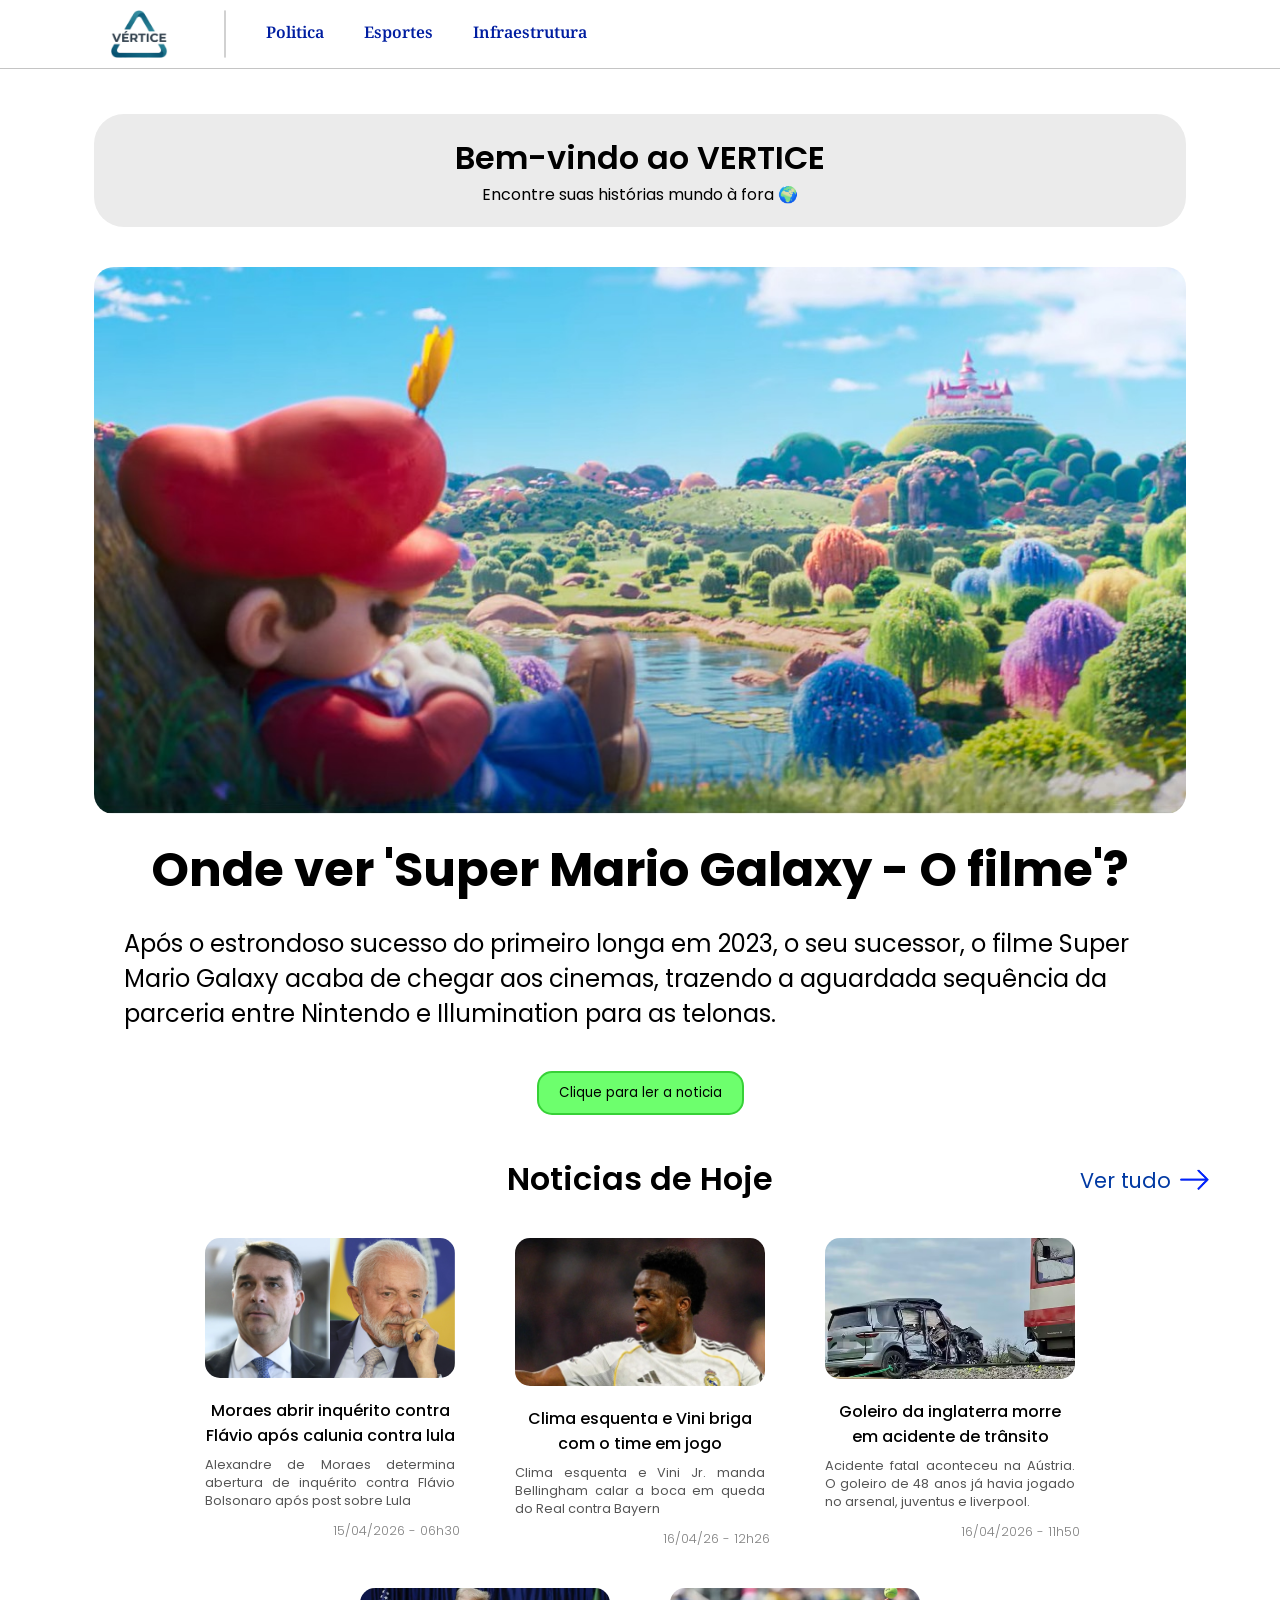
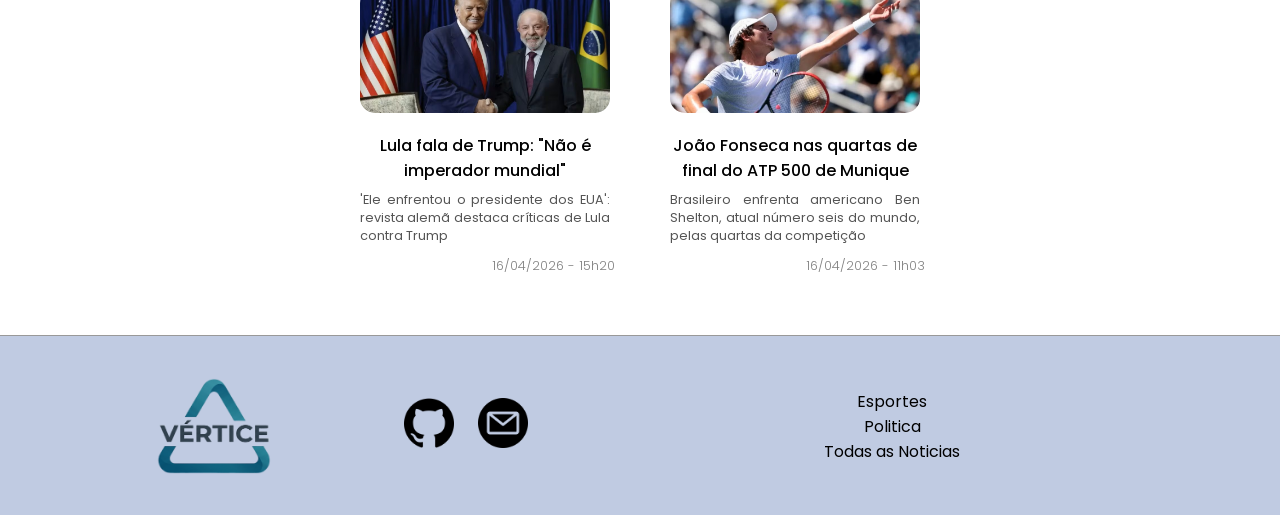
==== index.html @ dfab0f77 "Pagina Principal" ====
<!DOCTYPE html>
<html lang="pt-br">

<head>
    <meta charset="UTF-8">
    <meta name="viewport" content="width=device-width, initial-scale=1.0">
    <title>noticias</title>
    <link rel="stylesheet" href="style.css">
</head>

<body>
    <div id="container">
        <!--Cabeçalho-->
        <header>
            <div class="margem">
                <!--Logo-->
                <img src="imgs/Logo.png" alt="LogoDoSite">
                <hr>
                <!--Menu-->
                <div id="menuCabecalho">
                    <ul>
                        <li><a href="">Politica</a></li>
                        <li><a href="">Esportes</a></li>
                        <li><a href="">Infraestrutura</a></li>
                    </ul>
                </div>

                <!--Pesquisa-->
            </div>
        </header>
        <!--Principal-->
        <section>
            <div class="margem">
                <section id="boasVindas"><!--Começo seção boas vindas-->

                    <div id="olaUser">
                        <h2>Bem-vindo ao <span>VERTICE</span></h2>
                        <p>Encontre suas histórias mundo à fora &#127757;</p>
                    </div>

                    <a href="">
                        <div id="noticiaDoDia">
                            <img src="imgs/super-mario-filme.jpg" alt="">
                            <section>
                                <h3>Onde ver 'Super Mario Galaxy - O filme'?</h3>
                                <p>Após o estrondoso sucesso do primeiro longa em 2023, o seu sucessor, o filme Super Mario Galaxy acaba de chegar aos cinemas, trazendo a aguardada sequência da parceria entre Nintendo e Illumination para as telonas.</p>
                                <button>Clique para ler a noticia</button>
                            </section>
                        </div>
                    </a><br>
                </section><!--Fim seção boas vindas-->
                <h2>Noticias de Hoje</h2>
                    <section id="main">
                        
                        <div id="caixaDeNoticias">
                        <h5><a href="">Ver tudo</a></h5>
                            <div class="noticia" >
                                <a href="" >
                                    <img src="imgs/imagemTeste.png" alt="" >
                                    <h1 >Moraes abrir inquérito contra Flávio após calunia contra lula </h1>
                                    <p>Alexandre de Moraes determina abertura de inquérito contra Flávio Bolsonaro após post sobre Lula</p><br>
                                    <span>15/04/2026 - 06h30</span>
                                </a>
                            </div>
                        
                            <div class="noticia">
                                <a href="">
                                    <img src="imgs/noticias/vinijr.jpg" alt="">
                                    <h1>Clima esquenta e Vini briga com o time em jogo</h1>
                                    <p>Clima esquenta e Vini Jr. manda Bellingham calar a boca em queda do Real contra Bayern</p><br>
                                    <span>16/04/26 - 12h26</span>
                                </a>
                            </div>

                            <div class="noticia" >
                                <a href="" >
                                    <img src="imgs/noticias/acidente-goleiro-morte.avif"  alt="">
                                    <h1>Goleiro da inglaterra morre em acidente de trânsito</h1>
                                    <p>Acidente fatal aconteceu na Aústria. O goleiro de 48 anos já havia jogado no arsenal, juventus e liverpool.</p><br>
                                    <span>16/04/2026 - 11h50</span>
                                </a>
                            </div>

                            <div class="noticia" >
                                <a href="" >
                                    <img src="imgs/noticias/lulaETrump.jpg"  alt="">
                                    <h1>Lula fala de Trump: "Não é imperador mundial"</h1>
                                    <p>'Ele enfrentou o presidente dos EUA': revista alemã destaca críticas de Lula contra Trump</p><br>
                                    <span>16/04/2026 - 15h20</span>
                                </a>
                            </div>

                            <div class="noticia" >
                                <a href="" >
                                    <img src="imgs/noticias/joaoFonseca.jpg"  alt="">
                                    <h1>João Fonseca nas quartas de final do ATP 500 de Munique</h1>
                                    <p>Brasileiro enfrenta americano Ben Shelton, atual número seis do mundo, pelas quartas da competição </p><br> 
                                    <span>16/04/2026 - 11h03</span>
                    
                                </a>
                            </div>
                        
                        </div>
                        <aside>
                            <div id="previsaoDoTempo">
                                <iframe src="https://www.meteoblue.com/pt/tempo/widget/daily/?geoloc=detect&tempunit=CELSIUS&windunit=KILOMETER_PER_HOUR&precipunit=MILLIMETER&days=4&coloured=coloured&pictoicon=1&maxtemperature=1&mintemperature=1&windspeed=1&windgust=0&winddirection=0&uv=0&humidity=0&precipitation=1&precipitationprobability=1&spot=0&pressure=0&layout=light&user_key=b2840e806b93308f&embed_key=cbf75a941f8e9ed1&sig=16cd2ceb986def3e2aa1692a27ae73efceaf0caf884a4e82009f6ad81ed22eb1" frameborder="0" scrolling="NO" allowtransparency="true" sandbox="allow-same-origin allow-scripts allow-popups allow-popups-to-escape-sandbox" style="font-family: poppins; width: 216px; height: 348px; border: 0;overflow: hidden;"></iframe><div></div>
                            </div>
                        </aside>
                    </main>
            </div>
        </section>
        <footer>
            <div class="margem">

                <img src="imgs/Logo.png" alt="">


                <div id="botoesFooter">
                    <!--Git-->
                    <button>
                        <a href="https://github.com/TiagooLima" target="_blank"><img src="imgs/icones/github.png" alt=""></a>
                    </button>


                    <!--Email-->
                    <button>
                        <a href="mailto:tiagolimoa@gmail.com" target="_blank"><img src="imgs/icones/email.png" alt=""></a>
                    </button>
                </div>

                <div id="informacoesFooter">
                    <ul>
                        <li><a href="">Esportes</a></li>
                        <li><a href="">Politica</a></li>
                        <li><a href="">Todas as Noticias</a></li>
                    </ul>
                </div>

            </div>
        </footer>
    </div>
</body>

</html>
---- style.css ----
@charset "UTF-8";

@import url('https://fonts.googleapis.com/css2?family=Poppins:ital,wght@0,100;0,200;0,300;0,400;0,500;0,600;0,700;0,800;0,900;1,100;1,200;1,300;1,400;1,500;1,600;1,700;1,800;1,900&display=swap');

@import url('https://fonts.googleapis.com/css2?family=Noto+Serif:ital,wght@0,100..900;1,100..900&display=swap');

        *{
            box-sizing: border-box;
            font-family: poppins, Arial, Helvetica, sans-serif;
            margin: 0;
            padding: 0;
        }

        :root{
            --cor-principal-cinza: rgb(255, 255, 255);
        }
        
        /* Layout */

        .margem{
            width: 80%;
            margin: 0 auto;
        }

        /*Cabeçalho*/

        header {
            border-bottom: 1px solid rgb(196, 196, 196);
            background-color: var(--cor-principal-cinza);
            padding: 10px 0;
        }

        header>.margem>img {
            width: 150px;
        }
        
        hr{
            margin: 0 10px;
            border: 1px solid rgb(209, 209, 209);
            border-radius: 10px;
        }

        header>.margem{
            display: flex;
        }

        #menuCabecalho{
            flex: 1;
            padding: 10px;
        }

        #menuCabecalho>ul{
            display: flex;
            list-style-type: none;
            justify-content: flex-start;
        }

        #menuCabecalho a{
            font: 600  1em 'Noto Serif';
            color: rgb(0, 30, 161);
            padding: 5px 10px;
            margin: 10px;
        }

        #menuCabecalho a:hover{
            color: rgb(32, 129, 255);
        }
        /* Seção de boas vindas */
        #olaUser {
            background-color: rgb(235, 235, 235);
            margin: 30px;
            border-radius: 30px;
            text-align: center;
            padding: 20px;
        }

        #olaUser>h2 span:hover{
            transition: 0.2s ease;
            color: rgb(0, 0, 252);
            cursor: default;
        }
        /* Pointer */
        #boasVindas>a {
            cursor: default;
        }

        /**/

        #noticiaDoDia {
            display: flex;
            margin: 5px 20px;
            padding: 10px;
            transition: 0.4s ease;
        }

        #noticiaDoDia:hover {
            transform: scale(1.05);
        }

        #noticiaDoDia>img{
            height: 40vh;
            cursor: pointer;
            border-radius: 20px;
        }

        #noticiaDoDia>section{
            margin: 0 30px;
            display: flex;
            flex-flow: column wrap;
            justify-content: space-evenly;
            align-items: center;
        }

        #noticiaDoDia>section>h3{
            font: 700 3em poppins;
        }

        #noticiaDoDia button {
            padding: 10px 20px;
            width: fit-content;
            border: 2px solid rgb(55, 209, 55);
            background-color: rgb(109, 255, 109);
            border-radius: 15px;
            cursor: pointer;
        }

        /* Main */
        section>.margem{
            background-color: rgb(255, 255, 255);
            padding: 15px 0;
        }

        #main {
            display:flex;
            position: relative;
        }


        #caixaDeNoticias {
            padding: 20px;
            display: flex;
            flex-flow: row wrap;
            justify-content: center;
            align-items: flex-start;
            position: relative;
        }

        #caixaDeNoticias>h5{
            font: 400 1.3em poppins, arial;
            color: rgb(0, 0, 255);
            position: absolute;
            top: -43px;
            right: 0;
            border-radius: 15px;
            background: url(imgs/seta.png) no-repeat right;
            background-size: 40px;
            transition: 0.3s ease;
        }


        #caixaDeNoticias>h5 a{
            color: rgb(0, 57, 163);
            padding: 5px 45px 5px 15px;
            width: fit-content;
            display: inline-block;
            
        }

        #caixaDeNoticias>h5:hover{
            transform: scale(1.05);
        }


        .noticia>a{
            border: none;
            display: flex;
            flex-flow: column wrap;
            padding: 15px;  
            width: 280px;
            border-radius: 15px;
            margin: 0 15px 15px 15px;
            transition: 0.3s ease;
            position: relative;
        }

        .noticia>a:hover{
            transform: scale(1.05);
            background-color: aliceblue;
           
        }

        .noticia h1{
            font: 500 1em poppins, arial;
            text-align: center;
            margin-bottom: 8px;
        }

        .noticia p {
            font: 400 0.8em poppins, arial;
            color: rgb(85, 85, 85);
            text-align: justify;
        }

        .noticia img{
            margin: 0 auto 20px auto;
            border-radius: 15px;
            width: 250px;
            height: 130x;
        }

        .noticia span{
            position: absolute;
            bottom: 0;
            right: 0;
            color: gray;
            font: 300 0.8em poppins, arial;
            margin: 10px;
        }

        

        /* Aside */

        aside{
            padding: 25px 10px;
            display: flex;
            flex-flow: column wrap;
            align-items: flex-end;
        }

        #previsaoDoTempo {
            background-color: rgb(253, 255, 222);
            display: flex; justify-content: center;
            border-radius: 20px;
            padding: 20px;
            height: 35vh;
            width: fit-content;
        }
        
        /* footer */
        footer {
            background-color: rgba(0, 44, 138, 0.247);
            height: 20vh;
            border-top: 1px solid rgb(153, 153, 153);
        }

        footer>.margem{
            display: flex;
            flex-flow: row wrap;
            height: 20vh;
            align-items: center;
        }

        footer img{
            width: 300px;
        }

        #botoesFooter{
            margin:0 30px;
        }

        footer button {
            border: none;
            background-color: transparent;
            margin: 10px;
        }

        footer button img{
            width: 50px;
        }

        #informacoesFooter, #informacoesFooter>ul{
            list-style-type: none;
            flex: 1;
            text-align: center;
        }

        /* Propriedades Gerais */
        a{
            text-decoration: none;
            color: black;
        }

        h2{
            font: 600 2em poppins, arial;
            text-align: center;
            color: rgb(0, 0, 0);
        }

        /*     RESPONSIVIDADE    */
        
        @media (max-width: 1400px) {

            #noticiaDoDia>img {
            cursor: pointer;
            width: 100%;
            height: 100%;
            }

            .margem {
                width: 90%;
            }
            
            #noticiaDoDia {
                padding: 10px;
                flex-flow: row wrap;
            }

            #noticiaDoDia>section>h3 {
                font-size: 3em;
                margin: 20px;
            }

            #noticiaDoDia p{
                font-size: 1.5em;
                margin-bottom: 40px;
            }
 
            aside {
                display: none; 
            }
 
            #main {
                flex-direction: column;
            }
        }
 
        @media (max-width: 1000px) {
            .margem {
                width: 95%;
            }
 
            header>.margem {
                flex-direction: column;
                align-items: flex-start;
            }
 
            hr {
                display: none;
            }
 
            #menuCabecalho {
                padding: 5px 0;
            }
 
            #menuCabecalho>ul {
                justify-content: center;
            }
 
            #menuCabecalho a {
                margin: 5px;
                font-size: 0.9em;
            }
 
            #noticiaDoDia {
                flex-direction: column;
                align-items: center;
                margin: 5px;
            }
 
            #noticiaDoDia>img {
                
                max-width: 100%;
                width: 100%;
            }
 
            #noticiaDoDia>section {
                margin: 15px 0 0 0;
                gap: 15px;
            }
 
            #noticiaDoDia>section>h3 {
                font-size: 1.5em;
                text-align: center;
            }

            #noticiaDoDia p{
                font-size: 1em;
            }
 
            #olaUser {
                margin: 15px 0;
            }
            
            #caixaDeNoticias h5{
                position: relative;
                margin: 50px 0 10px 0;
                order: 1;
            }

            .noticia>a {
                width: 100%;
                max-width: 340px;
            }
 
            .noticia img {
                width: 100%;
            }
 
            h2 {
                font-size: 1.5em;
            }
 
            footer>.margem {
                flex-direction: column;
                justify-content: center;
                text-align: center;
                padding: 20px 0;
                gap: 15px;
            }
 
            footer img {
                width: 200px;
            }
 
            #informacoesFooter ul {
                display: flex;
                justify-content: center;
                gap: 15px;
            }
        }
 
        @media (max-width: 480px) {
            header>.margem>img {
                width: 120px;
            }
 
            #menuCabecalho a {
                font-size: 0.8em;
                padding: 4px 6px;
                margin: 4px;
            }
 
            #noticiaDoDia:hover {
                transform: none; 
            }
 
            .noticia>a:hover {
                transform: none;
            }
 
            #noticiaDoDia>section>h3 {
                font-size: 1.2em;
            }
 
            .noticia>a {
                width: 100%;
                max-width: 100%;
                margin: 0 0 15px 0;
            }
 
            .noticia img {
                width: 100%;
                height: 180px;
            }
 
            #caixaDeNoticias {
                padding: 10px;
            }
 
            footer img {
                width: 150px;
            }
 
            footer button img {
                width: 35px;
            }
        }
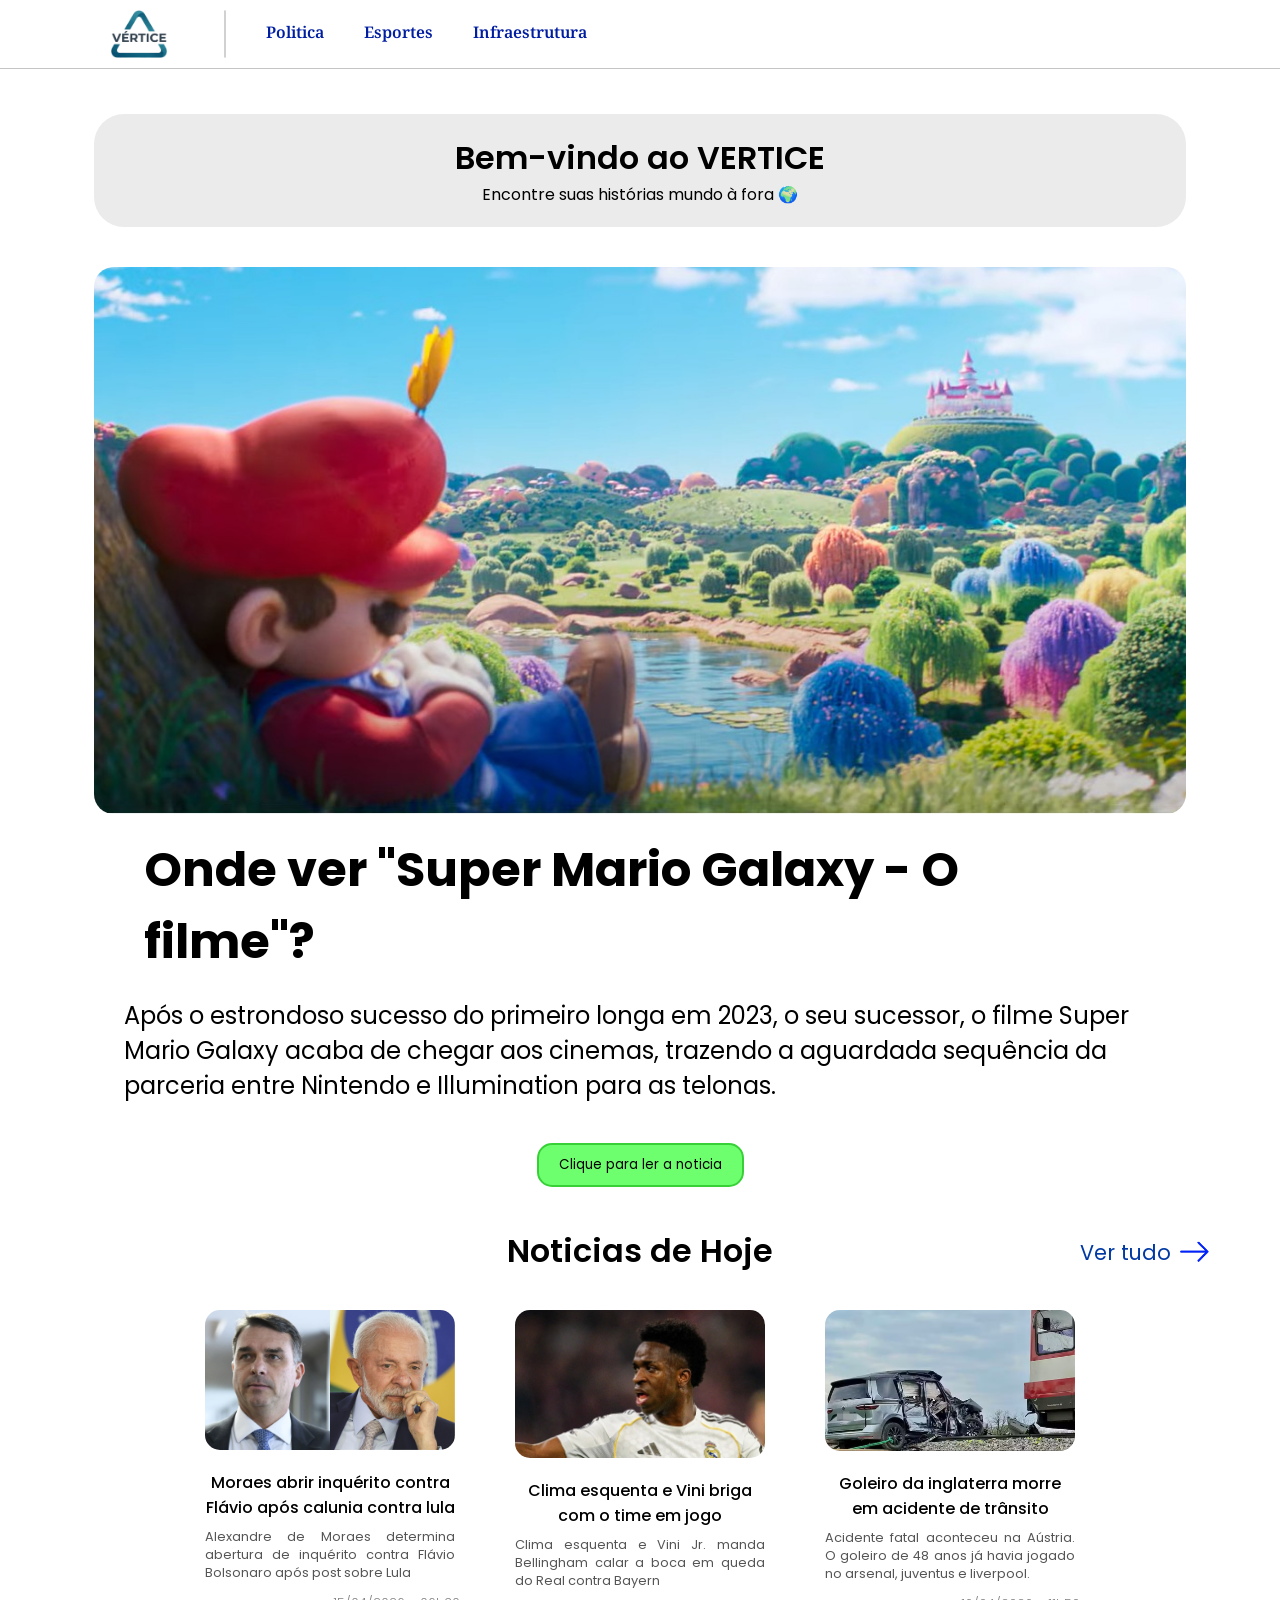
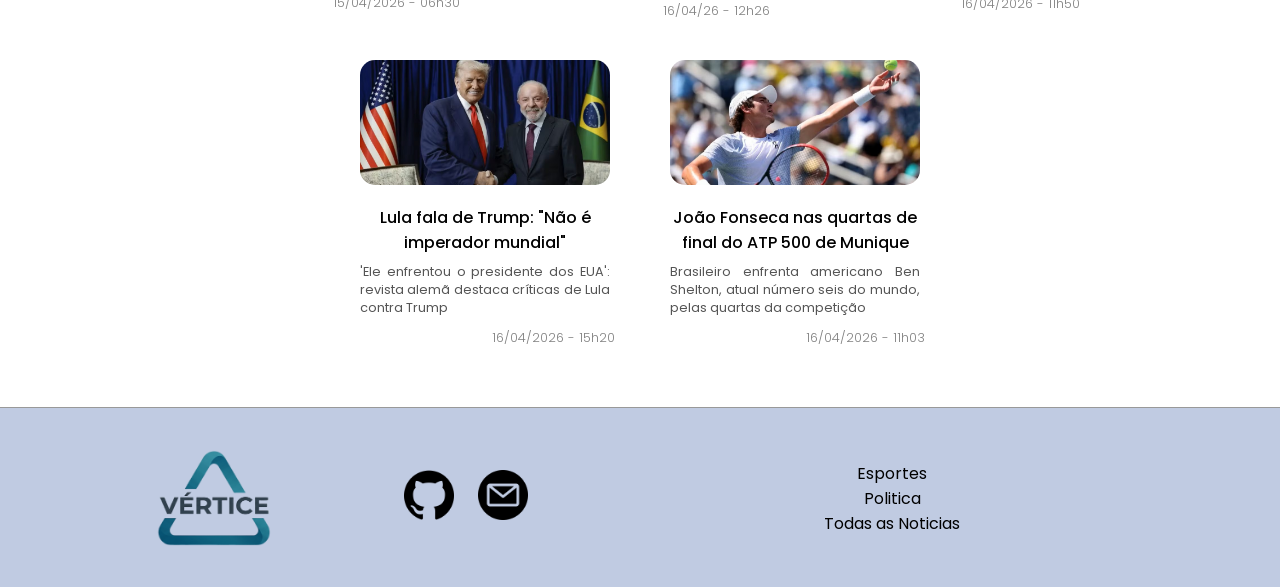
==== commit 8eda4a07: "att responsividade" ====
--- a/index.html
+++ b/index.html
@@ -42,7 +42,7 @@
                         <div id="noticiaDoDia">
                             <img src="imgs/super-mario-filme.jpg" alt="">
                             <section>
-                                <h3>Onde ver 'Super Mario Galaxy - O filme'?</h3>
+                                <h3>Onde ver "Super Mario Galaxy - O filme"?</h3>
                                 <p>Após o estrondoso sucesso do primeiro longa em 2023, o seu sucessor, o filme Super Mario Galaxy acaba de chegar aos cinemas, trazendo a aguardada sequência da parceria entre Nintendo e Illumination para as telonas.</p>
                                 <button>Clique para ler a noticia</button>
                             </section>
--- a/style.css
+++ b/style.css
@@ -414,9 +414,7 @@
             }
  
             #informacoesFooter ul {
-                display: flex;
-                justify-content: center;
-                gap: 15px;
+                display: none;
             }
         }
  
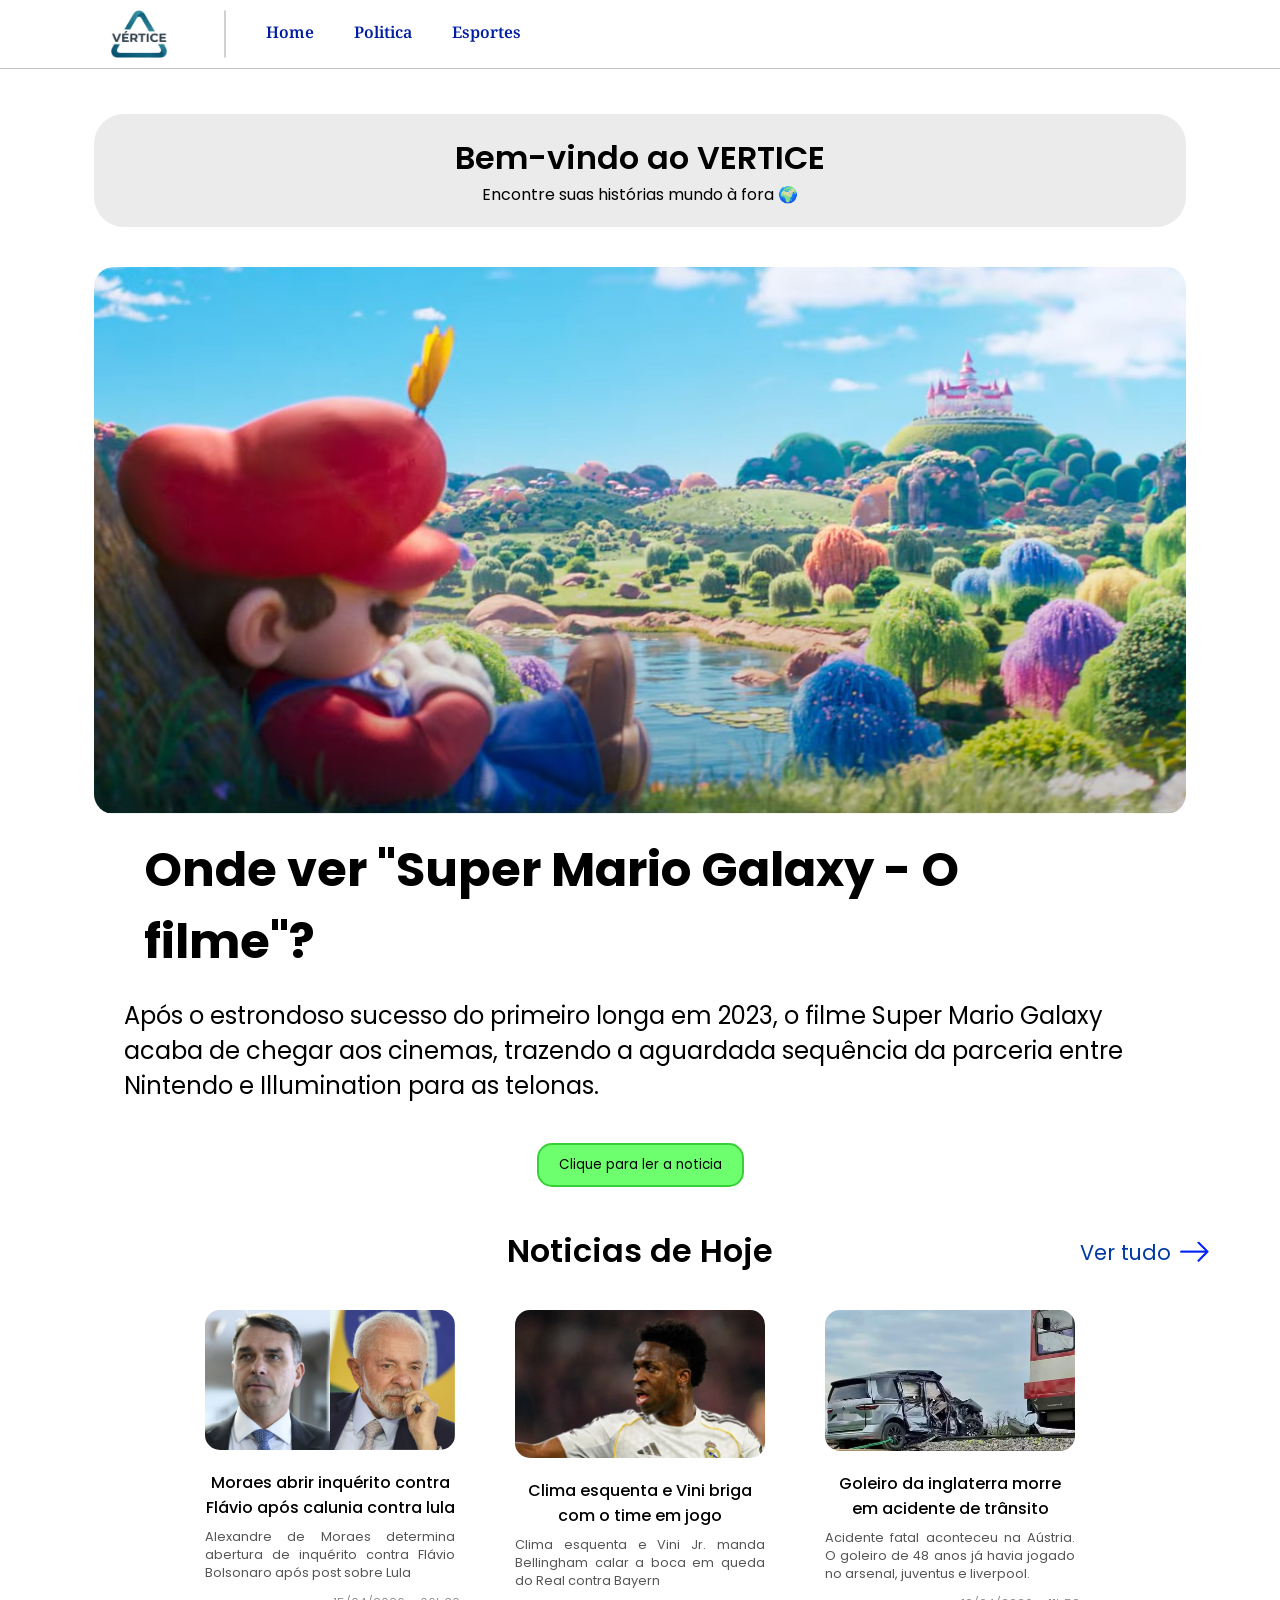
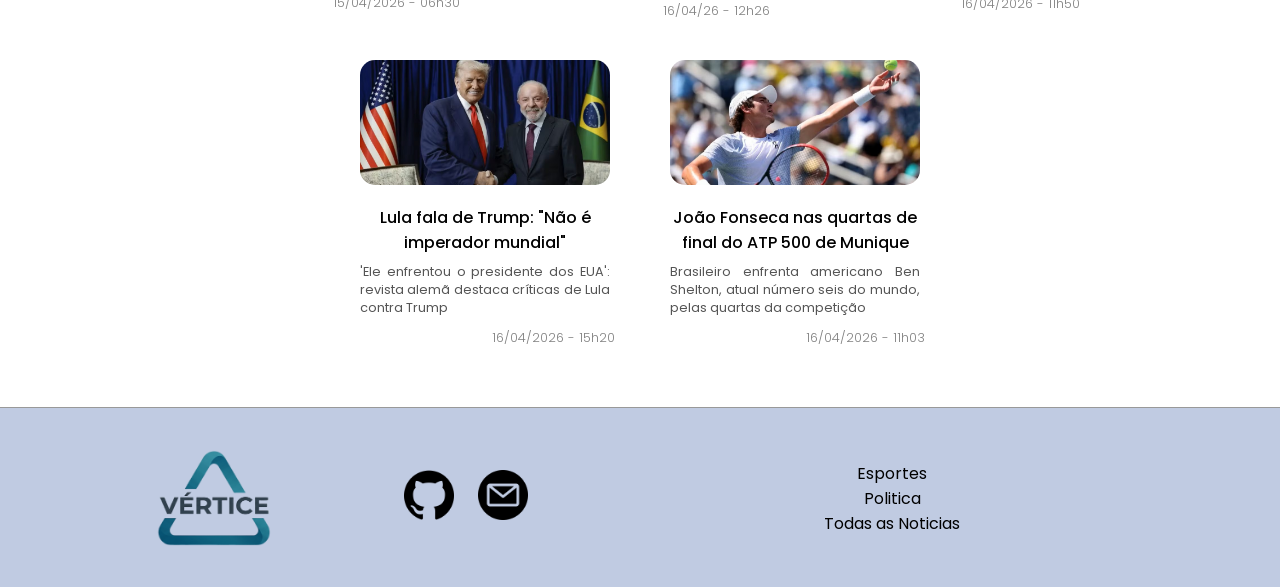
==== commit db911ba2: "adição de mais noticias" ====
--- a/index.html
+++ b/index.html
@@ -4,7 +4,8 @@
 <head>
     <meta charset="UTF-8">
     <meta name="viewport" content="width=device-width, initial-scale=1.0">
-    <title>noticias</title>
+    <title>Vertice</title>
+    <link rel="shortcut icon" href="imgs/icones/LogoIcone.png" type="image/x-icon">
     <link rel="stylesheet" href="style.css">
 </head>
 
@@ -19,9 +20,9 @@
                 <!--Menu-->
                 <div id="menuCabecalho">
                     <ul>
+                        <li><a href="">Home</a></li>
                         <li><a href="">Politica</a></li>
                         <li><a href="">Esportes</a></li>
-                        <li><a href="">Infraestrutura</a></li>
                     </ul>
                 </div>
 
@@ -43,7 +44,7 @@
                             <img src="imgs/super-mario-filme.jpg" alt="">
                             <section>
                                 <h3>Onde ver "Super Mario Galaxy - O filme"?</h3>
-                                <p>Após o estrondoso sucesso do primeiro longa em 2023, o seu sucessor, o filme Super Mario Galaxy acaba de chegar aos cinemas, trazendo a aguardada sequência da parceria entre Nintendo e Illumination para as telonas.</p>
+                                <p>Após o estrondoso sucesso do primeiro longa em 2023, o filme Super Mario Galaxy acaba de chegar aos cinemas, trazendo a aguardada sequência da parceria entre Nintendo e Illumination para as telonas.</p>
                                 <button>Clique para ler a noticia</button>
                             </section>
                         </div>
@@ -55,7 +56,7 @@
                         <div id="caixaDeNoticias">
                         <h5><a href="">Ver tudo</a></h5>
                             <div class="noticia" >
-                                <a href="" >
+                                <a href="noticiaMoraes.html" >
                                     <img src="imgs/imagemTeste.png" alt="" >
                                     <h1 >Moraes abrir inquérito contra Flávio após calunia contra lula </h1>
                                     <p>Alexandre de Moraes determina abertura de inquérito contra Flávio Bolsonaro após post sobre Lula</p><br>
@@ -64,7 +65,7 @@
                             </div>
                         
                             <div class="noticia">
-                                <a href="">
+                                <a href="noticiaViniJr.html">
                                     <img src="imgs/noticias/vinijr.jpg" alt="">
                                     <h1>Clima esquenta e Vini briga com o time em jogo</h1>
                                     <p>Clima esquenta e Vini Jr. manda Bellingham calar a boca em queda do Real contra Bayern</p><br>
--- a/style.css
+++ b/style.css
@@ -4,464 +4,528 @@
 
 @import url('https://fonts.googleapis.com/css2?family=Noto+Serif:ital,wght@0,100..900;1,100..900&display=swap');
 
-        *{
-            box-sizing: border-box;
-            font-family: poppins, Arial, Helvetica, sans-serif;
-            margin: 0;
-            padding: 0;
-        }
-
-        :root{
-            --cor-principal-cinza: rgb(255, 255, 255);
-        }
+*{
+    box-sizing: border-box;
+    font-family: poppins, Arial, Helvetica, sans-serif;
+    margin: 0;
+    padding: 0;
+}
+
+:root{
+    --cor-principal-cinza: rgb(255, 255, 255);
+}
+
+/* Layout */
+
+.margem{
+    width: 80%;
+    margin: 0 auto;
+}
+
+/*Cabeçalho*/
+
+header {
+    border-bottom: 1px solid rgb(196, 196, 196);
+    background-color: var(--cor-principal-cinza);
+    padding: 10px 0;
+}
+
+header>.margem>img {
+    width: 150px;
+}
+
+hr{
+    margin: 0 10px;
+    border: 1px solid rgb(209, 209, 209);
+    border-radius: 10px;
+}
+
+header>.margem{
+    display: flex;
+}
+
+#menuCabecalho{
+    flex: 1;
+    padding: 10px;
+}
+
+#menuCabecalho>ul{
+    display: flex;
+    list-style-type: none;
+    justify-content: flex-start;
+}
+
+#menuCabecalho a{
+    font: 600  1em 'Noto Serif';
+    color: rgb(0, 30, 161);
+    padding: 5px 10px;
+    margin: 10px;
+}
+
+#menuCabecalho a:hover{
+    color: rgb(32, 129, 255);
+}
+/* Seção de boas vindas */
+#olaUser {
+    background-color: rgb(235, 235, 235);
+    margin: 30px;
+    border-radius: 30px;
+    text-align: center;
+    padding: 20px;
+}
+
+#olaUser>h2 span:hover{
+    transition: 0.2s ease;
+    color: rgb(0, 0, 252);
+    cursor: default;
+}
+/* Pointer */
+#boasVindas>a {
+    cursor: default;
+}
+
+/**/
+
+#noticiaDoDia {
+    display: flex;
+    margin: 5px 20px;
+    padding: 10px;
+    transition: 0.4s ease;
+}
+
+#noticiaDoDia:hover {
+    transform: scale(1.05);
+}
+
+#noticiaDoDia>img{
+    height: 40vh;
+    cursor: pointer;
+    border-radius: 20px;
+}
+
+#noticiaDoDia>section{
+    margin: 0 30px;
+    display: flex;
+    flex-flow: column wrap;
+    justify-content: space-evenly;
+    align-items: center;
+}
+
+#noticiaDoDia>section>h3{
+    font: 700 3em poppins;
+}
+
+#noticiaDoDia button {
+    padding: 10px 20px;
+    width: fit-content;
+    border: 2px solid rgb(55, 209, 55);
+    background-color: rgb(109, 255, 109);
+    border-radius: 15px;
+    cursor: pointer;
+}
+
+/* Main */
+section>.margem{
+    background-color: rgb(255, 255, 255);
+    padding: 15px 0;
+}
+
+#main {
+    display:flex;
+    position: relative;
+}
+
+
+#caixaDeNoticias {
+    padding: 20px;
+    display: flex;
+    flex-flow: row wrap;
+    justify-content: center;
+    align-items: flex-start;
+    position: relative;
+}
+
+#caixaDeNoticias>h5{
+    font: 400 1.3em poppins, arial;
+    color: rgb(0, 0, 255);
+    position: absolute;
+    top: -43px;
+    right: 0;
+    border-radius: 15px;
+    background: url(imgs/seta.png) no-repeat right;
+    background-size: 40px;
+    transition: 0.3s ease;
+}
+
+
+#caixaDeNoticias>h5 a{
+    color: rgb(0, 57, 163);
+    padding: 5px 45px 5px 15px;
+    width: fit-content;
+    display: inline-block;
+    
+}
+
+#caixaDeNoticias>h5:hover{
+    transform: scale(1.05);
+}
+
+
+.noticia>a{
+    border: none;
+    display: flex;
+    flex-flow: column wrap;
+    padding: 15px;  
+    width: 280px;
+    border-radius: 15px;
+    margin: 0 15px 15px 15px;
+    transition: 0.3s ease;
+    position: relative;
+}
+
+.noticia>a:hover{
+    transform: scale(1.05);
+    background-color: aliceblue;
+    
+}
+
+.noticia h1{
+    font: 500 1em poppins, arial;
+    text-align: center;
+    margin-bottom: 8px;
+}
+
+.noticia p {
+    font: 400 0.8em poppins, arial;
+    color: rgb(85, 85, 85);
+    text-align: justify;
+}
+
+.noticia img{
+    margin: 0 auto 20px auto;
+    border-radius: 15px;
+    width: 250px;
+    height: 130x;
+}
+
+.noticia span{
+    position: absolute;
+    bottom: 0;
+    right: 0;
+    color: gray;
+    font: 300 0.8em poppins, arial;
+    margin: 10px;
+}
+
+
+
+/* Aside */
+
+aside{
+    padding: 25px 10px;
+    display: flex;
+    flex-flow: column wrap;
+    align-items: flex-end;
+}
+
+#previsaoDoTempo {
+    background-color: rgb(253, 255, 222);
+    display: flex; justify-content: center;
+    border-radius: 20px;
+    padding: 20px;
+    height: 35vh;
+    width: fit-content;
+}
+
+/* footer */
+footer {
+    background-color: rgba(0, 44, 138, 0.247);
+    height: 20vh;
+    border-top: 1px solid rgb(153, 153, 153);
+}
+
+footer>.margem{
+    display: flex;
+    flex-flow: row wrap;
+    height: 20vh;
+    align-items: center;
+}
+
+footer img{
+    width: 300px;
+}
+
+#botoesFooter{
+    margin:0 30px;
+}
+
+footer button {
+    border: none;
+    background-color: transparent;
+    margin: 10px;
+}
+
+footer button img{
+    width: 50px;
+}
+
+#informacoesFooter, #informacoesFooter>ul{
+    list-style-type: none;
+    flex: 1;
+    text-align: center;
+}
+
+/* Propriedades Gerais */
+a{
+    text-decoration: none;
+    color: black;
+}
+
+h2{
+    font: 600 2em poppins, arial;
+    text-align: center;
+    color: rgb(0, 0, 0);
+}
+
+/*PAGINA NOTICIA*/
+.menor {
+    width: 60%;
+}
+
+#materiaCompleta>h1{
+    font: 700 3em poppins, arial;
+    margin-bottom: 15px;
+}
+
+#materiaCompleta p{
+    font: 350 1.2em poppins, arial;
+    margin-bottom: 15px;
+}
+
+p[type=subtitulo]{
+    font: 350 1.4em poppins !important; 
+}
+
+.video {
+    display: flex;
+    flex-flow: column wrap;
+    align-items: center;
+    margin-bottom: 20px;
+}
+
+#materiaCompleta span{
+    color: gray;
+    font: 300 0.8em poppins, arial;
+}
+
+#materiaCompleta a{
+    text-decoration: underline;
+    font: 500 1em poppins, arial;
+    color: rgb(0, 0, 133);
+    
+}
+
+#materiaCompleta img[type=direita]{
+    margin: 0 0 0 20px;
+    float: right;
+    width: 640px;
+}
+
+#materiaCompleta img[type=esquerda]{
+    margin: 0 20px 0 0px;
+    float: left;
+    width: 550px;
+}
+
+iframe{
+    margin-bottom: 15px;
+}
+
+#materiaCompleta>ul{
+    margin: 0 25px;
+    list-style-type: circle;
+    font: 400 1.2em poppins,arial;
+}
+
+#materiaCompleta>h3{
+    font: 600 2em poppins,arial;
+}
+
+/*     RESPONSIVIDADE    */
+
+@media (max-width: 1400px) {
+
+    #noticiaDoDia>img {
+    cursor: pointer;
+    width: 100%;
+    height: 100%;
+    }
+
+    .margem {
+        width: 90%;
+    }
+    
+    #noticiaDoDia {
+        padding: 10px;
+        flex-flow: row wrap;
+    }
+
+    #noticiaDoDia>section>h3 {
+        font-size: 3em;
+        margin: 20px;
+    }
+
+    #noticiaDoDia p{
+        font-size: 1.5em;
+        margin-bottom: 40px;
+    }
+
+    aside {
+        display: none; 
+    }
+
+    #main {
+        flex-direction: column;
+    }
+}
+
+@media (max-width: 1000px) {
+    .margem {
+        width: 95%;
+    }
+
+    header>.margem {
+        flex-direction: column;
+        align-items: flex-start;
+    }
+
+    hr {
+        display: none;
+    }
+
+    #menuCabecalho {
+        padding: 5px 0;
+    }
+
+    #menuCabecalho>ul {
+        justify-content: center;
+    }
+
+    #menuCabecalho a {
+        margin: 5px;
+        font-size: 0.9em;
+    }
+
+    #noticiaDoDia {
+        flex-direction: column;
+        align-items: center;
+        margin: 5px;
+    }
+
+    #noticiaDoDia>img {
         
-        /* Layout */
-
-        .margem{
-            width: 80%;
-            margin: 0 auto;
-        }
-
-        /*Cabeçalho*/
-
-        header {
-            border-bottom: 1px solid rgb(196, 196, 196);
-            background-color: var(--cor-principal-cinza);
-            padding: 10px 0;
-        }
-
-        header>.margem>img {
-            width: 150px;
-        }
-        
-        hr{
-            margin: 0 10px;
-            border: 1px solid rgb(209, 209, 209);
-            border-radius: 10px;
-        }
-
-        header>.margem{
-            display: flex;
-        }
-
-        #menuCabecalho{
-            flex: 1;
-            padding: 10px;
-        }
-
-        #menuCabecalho>ul{
-            display: flex;
-            list-style-type: none;
-            justify-content: flex-start;
-        }
-
-        #menuCabecalho a{
-            font: 600  1em 'Noto Serif';
-            color: rgb(0, 30, 161);
-            padding: 5px 10px;
-            margin: 10px;
-        }
-
-        #menuCabecalho a:hover{
-            color: rgb(32, 129, 255);
-        }
-        /* Seção de boas vindas */
-        #olaUser {
-            background-color: rgb(235, 235, 235);
-            margin: 30px;
-            border-radius: 30px;
-            text-align: center;
-            padding: 20px;
-        }
-
-        #olaUser>h2 span:hover{
-            transition: 0.2s ease;
-            color: rgb(0, 0, 252);
-            cursor: default;
-        }
-        /* Pointer */
-        #boasVindas>a {
-            cursor: default;
-        }
-
-        /**/
-
-        #noticiaDoDia {
-            display: flex;
-            margin: 5px 20px;
-            padding: 10px;
-            transition: 0.4s ease;
-        }
-
-        #noticiaDoDia:hover {
-            transform: scale(1.05);
-        }
-
-        #noticiaDoDia>img{
-            height: 40vh;
-            cursor: pointer;
-            border-radius: 20px;
-        }
-
-        #noticiaDoDia>section{
-            margin: 0 30px;
-            display: flex;
-            flex-flow: column wrap;
-            justify-content: space-evenly;
-            align-items: center;
-        }
-
-        #noticiaDoDia>section>h3{
-            font: 700 3em poppins;
-        }
-
-        #noticiaDoDia button {
-            padding: 10px 20px;
-            width: fit-content;
-            border: 2px solid rgb(55, 209, 55);
-            background-color: rgb(109, 255, 109);
-            border-radius: 15px;
-            cursor: pointer;
-        }
-
-        /* Main */
-        section>.margem{
-            background-color: rgb(255, 255, 255);
-            padding: 15px 0;
-        }
-
-        #main {
-            display:flex;
-            position: relative;
-        }
-
-
-        #caixaDeNoticias {
-            padding: 20px;
-            display: flex;
-            flex-flow: row wrap;
-            justify-content: center;
-            align-items: flex-start;
-            position: relative;
-        }
-
-        #caixaDeNoticias>h5{
-            font: 400 1.3em poppins, arial;
-            color: rgb(0, 0, 255);
-            position: absolute;
-            top: -43px;
-            right: 0;
-            border-radius: 15px;
-            background: url(imgs/seta.png) no-repeat right;
-            background-size: 40px;
-            transition: 0.3s ease;
-        }
-
-
-        #caixaDeNoticias>h5 a{
-            color: rgb(0, 57, 163);
-            padding: 5px 45px 5px 15px;
-            width: fit-content;
-            display: inline-block;
-            
-        }
-
-        #caixaDeNoticias>h5:hover{
-            transform: scale(1.05);
-        }
-
-
-        .noticia>a{
-            border: none;
-            display: flex;
-            flex-flow: column wrap;
-            padding: 15px;  
-            width: 280px;
-            border-radius: 15px;
-            margin: 0 15px 15px 15px;
-            transition: 0.3s ease;
-            position: relative;
-        }
-
-        .noticia>a:hover{
-            transform: scale(1.05);
-            background-color: aliceblue;
-           
-        }
-
-        .noticia h1{
-            font: 500 1em poppins, arial;
-            text-align: center;
-            margin-bottom: 8px;
-        }
-
-        .noticia p {
-            font: 400 0.8em poppins, arial;
-            color: rgb(85, 85, 85);
-            text-align: justify;
-        }
-
-        .noticia img{
-            margin: 0 auto 20px auto;
-            border-radius: 15px;
-            width: 250px;
-            height: 130x;
-        }
-
-        .noticia span{
-            position: absolute;
-            bottom: 0;
-            right: 0;
-            color: gray;
-            font: 300 0.8em poppins, arial;
-            margin: 10px;
-        }
-
-        
-
-        /* Aside */
-
-        aside{
-            padding: 25px 10px;
-            display: flex;
-            flex-flow: column wrap;
-            align-items: flex-end;
-        }
-
-        #previsaoDoTempo {
-            background-color: rgb(253, 255, 222);
-            display: flex; justify-content: center;
-            border-radius: 20px;
-            padding: 20px;
-            height: 35vh;
-            width: fit-content;
-        }
-        
-        /* footer */
-        footer {
-            background-color: rgba(0, 44, 138, 0.247);
-            height: 20vh;
-            border-top: 1px solid rgb(153, 153, 153);
-        }
-
-        footer>.margem{
-            display: flex;
-            flex-flow: row wrap;
-            height: 20vh;
-            align-items: center;
-        }
-
-        footer img{
-            width: 300px;
-        }
-
-        #botoesFooter{
-            margin:0 30px;
-        }
-
-        footer button {
-            border: none;
-            background-color: transparent;
-            margin: 10px;
-        }
-
-        footer button img{
-            width: 50px;
-        }
-
-        #informacoesFooter, #informacoesFooter>ul{
-            list-style-type: none;
-            flex: 1;
-            text-align: center;
-        }
-
-        /* Propriedades Gerais */
-        a{
-            text-decoration: none;
-            color: black;
-        }
-
-        h2{
-            font: 600 2em poppins, arial;
-            text-align: center;
-            color: rgb(0, 0, 0);
-        }
-
-        /*     RESPONSIVIDADE    */
-        
-        @media (max-width: 1400px) {
-
-            #noticiaDoDia>img {
-            cursor: pointer;
-            width: 100%;
-            height: 100%;
-            }
-
-            .margem {
-                width: 90%;
-            }
-            
-            #noticiaDoDia {
-                padding: 10px;
-                flex-flow: row wrap;
-            }
-
-            #noticiaDoDia>section>h3 {
-                font-size: 3em;
-                margin: 20px;
-            }
-
-            #noticiaDoDia p{
-                font-size: 1.5em;
-                margin-bottom: 40px;
-            }
- 
-            aside {
-                display: none; 
-            }
- 
-            #main {
-                flex-direction: column;
-            }
-        }
- 
-        @media (max-width: 1000px) {
-            .margem {
-                width: 95%;
-            }
- 
-            header>.margem {
-                flex-direction: column;
-                align-items: flex-start;
-            }
- 
-            hr {
-                display: none;
-            }
- 
-            #menuCabecalho {
-                padding: 5px 0;
-            }
- 
-            #menuCabecalho>ul {
-                justify-content: center;
-            }
- 
-            #menuCabecalho a {
-                margin: 5px;
-                font-size: 0.9em;
-            }
- 
-            #noticiaDoDia {
-                flex-direction: column;
-                align-items: center;
-                margin: 5px;
-            }
- 
-            #noticiaDoDia>img {
-                
-                max-width: 100%;
-                width: 100%;
-            }
- 
-            #noticiaDoDia>section {
-                margin: 15px 0 0 0;
-                gap: 15px;
-            }
- 
-            #noticiaDoDia>section>h3 {
-                font-size: 1.5em;
-                text-align: center;
-            }
-
-            #noticiaDoDia p{
-                font-size: 1em;
-            }
- 
-            #olaUser {
-                margin: 15px 0;
-            }
-            
-            #caixaDeNoticias h5{
-                position: relative;
-                margin: 50px 0 10px 0;
-                order: 1;
-            }
-
-            .noticia>a {
-                width: 100%;
-                max-width: 340px;
-            }
- 
-            .noticia img {
-                width: 100%;
-            }
- 
-            h2 {
-                font-size: 1.5em;
-            }
- 
-            footer>.margem {
-                flex-direction: column;
-                justify-content: center;
-                text-align: center;
-                padding: 20px 0;
-                gap: 15px;
-            }
- 
-            footer img {
-                width: 200px;
-            }
- 
-            #informacoesFooter ul {
-                display: none;
-            }
-        }
- 
-        @media (max-width: 480px) {
-            header>.margem>img {
-                width: 120px;
-            }
- 
-            #menuCabecalho a {
-                font-size: 0.8em;
-                padding: 4px 6px;
-                margin: 4px;
-            }
- 
-            #noticiaDoDia:hover {
-                transform: none; 
-            }
- 
-            .noticia>a:hover {
-                transform: none;
-            }
- 
-            #noticiaDoDia>section>h3 {
-                font-size: 1.2em;
-            }
- 
-            .noticia>a {
-                width: 100%;
-                max-width: 100%;
-                margin: 0 0 15px 0;
-            }
- 
-            .noticia img {
-                width: 100%;
-                height: 180px;
-            }
- 
-            #caixaDeNoticias {
-                padding: 10px;
-            }
- 
-            footer img {
-                width: 150px;
-            }
- 
-            footer button img {
-                width: 35px;
-            }
-        }
-
+        max-width: 100%;
+        width: 100%;
+    }
+
+    #noticiaDoDia>section {
+        margin: 15px 0 0 0;
+        gap: 15px;
+    }
+
+    #noticiaDoDia>section>h3 {
+        font-size: 1.5em;
+        text-align: center;
+    }
+
+    #noticiaDoDia p{
+        font-size: 1em;
+    }
+
+    #olaUser {
+        margin: 15px 0;
+    }
+    
+    #caixaDeNoticias h5{
+        position: relative;
+        margin: 50px 0 10px 0;
+        order: 1;
+    }
+
+    .noticia>a {
+        width: 100%;
+        max-width: 340px;
+    }
+
+    .noticia img {
+        width: 100%;
+    }
+
+    h2 {
+        font-size: 1.5em;
+    }
+
+    footer>.margem {
+        flex-direction: column;
+        justify-content: center;
+        text-align: center;
+        padding: 20px 0;
+        gap: 15px;
+    }
+
+    footer img {
+        width: 200px;
+    }
+
+    #informacoesFooter ul {
+        display: none;
+    }
+}
+
+@media (max-width: 480px) {
+    header>.margem>img {
+        width: 120px;
+    }
+
+    #menuCabecalho a {
+        font-size: 0.8em;
+        padding: 4px 6px;
+        margin: 4px;
+    }
+
+    #noticiaDoDia:hover {
+        transform: none; 
+    }
+
+    .noticia>a:hover {
+        transform: none;
+    }
+
+    #noticiaDoDia>section>h3 {
+        font-size: 1.2em;
+    }
+
+    .noticia>a {
+        width: 100%;
+        max-width: 100%;
+        margin: 0 0 15px 0;
+    }
+
+    .noticia img {
+        width: 100%;
+        height: 180px;
+    }
+
+    #caixaDeNoticias {
+        padding: 10px;
+    }
+
+    footer img {
+        width: 150px;
+    }
+
+    footer button img {
+        width: 35px;
+    }
+}
+
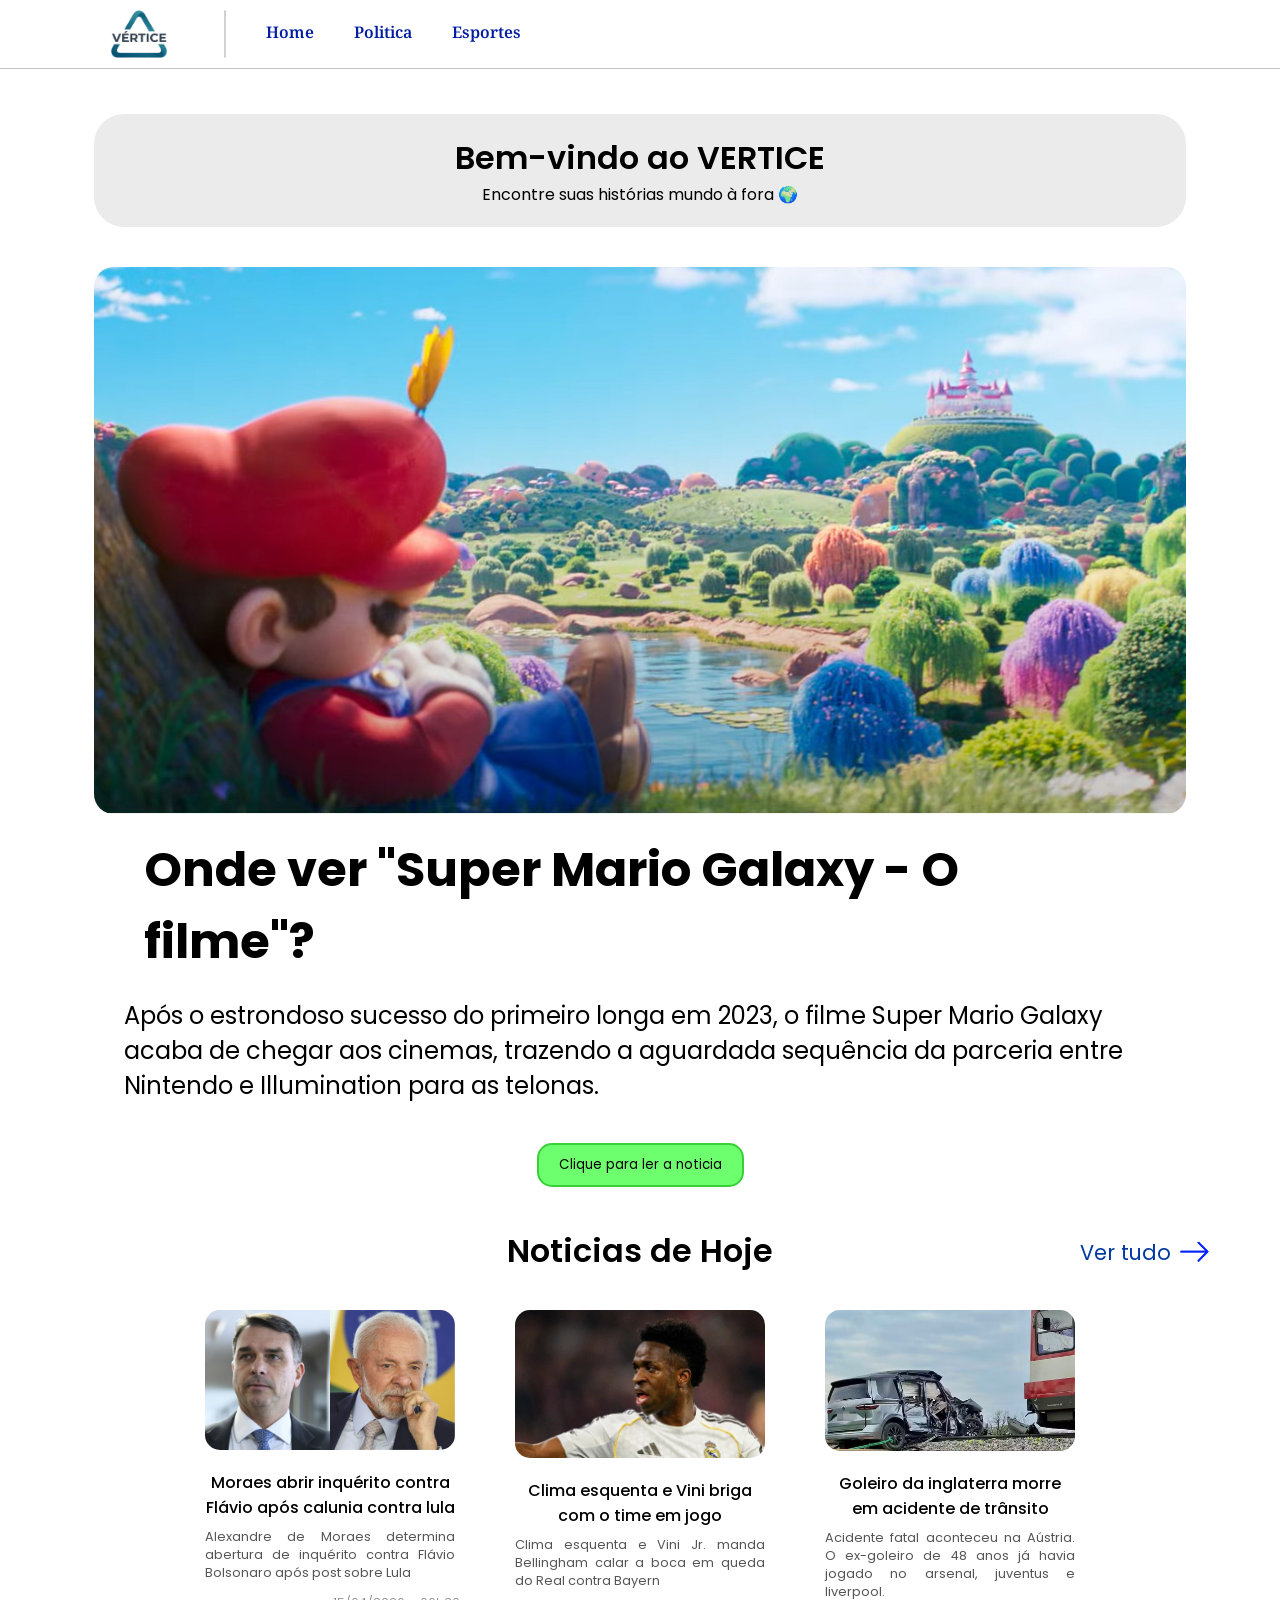
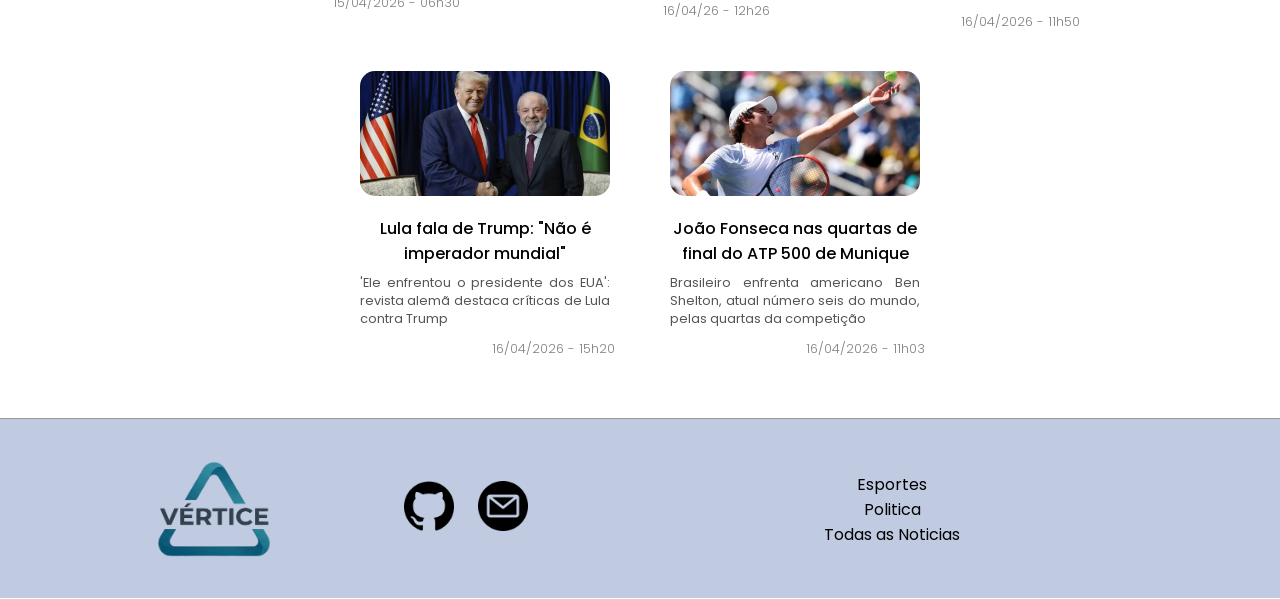
==== commit 2cd92d96: "adicao mais noticias" ====
--- a/index.html
+++ b/index.html
@@ -20,7 +20,7 @@
                 <!--Menu-->
                 <div id="menuCabecalho">
                     <ul>
-                        <li><a href="">Home</a></li>
+                        <li><a href="index.html">Home</a></li>
                         <li><a href="">Politica</a></li>
                         <li><a href="">Esportes</a></li>
                     </ul>
@@ -53,8 +53,8 @@
                 <h2>Noticias de Hoje</h2>
                     <section id="main">
                         
-                        <div id="caixaDeNoticias">
-                        <h5><a href="">Ver tudo</a></h5>
+                        <div class="caixaDeNoticias">
+                        <h5><a href="verTudo.html">Ver tudo</a></h5>
                             <div class="noticia" >
                                 <a href="noticiaMoraes.html" >
                                     <img src="imgs/imagemTeste.png" alt="" >
@@ -74,10 +74,10 @@
                             </div>
 
                             <div class="noticia" >
-                                <a href="" >
+                                <a href="goleiroInglaterra.html" >
                                     <img src="imgs/noticias/acidente-goleiro-morte.avif"  alt="">
                                     <h1>Goleiro da inglaterra morre em acidente de trânsito</h1>
-                                    <p>Acidente fatal aconteceu na Aústria. O goleiro de 48 anos já havia jogado no arsenal, juventus e liverpool.</p><br>
+                                    <p>Acidente fatal aconteceu na Aústria. O ex-goleiro de 48 anos já havia jogado no arsenal, juventus e liverpool.</p><br>
                                     <span>16/04/2026 - 11h50</span>
                                 </a>
                             </div>
@@ -133,7 +133,7 @@
                     <ul>
                         <li><a href="">Esportes</a></li>
                         <li><a href="">Politica</a></li>
-                        <li><a href="">Todas as Noticias</a></li>
+                        <li><a href="verTudo.html">Todas as Noticias</a></li>
                     </ul>
                 </div>
 
--- a/style.css
+++ b/style.css
@@ -136,7 +136,7 @@
 }
 
 
-#caixaDeNoticias {
+.caixaDeNoticias {
     padding: 20px;
     display: flex;
     flex-flow: row wrap;
@@ -145,7 +145,7 @@
     position: relative;
 }
 
-#caixaDeNoticias>h5{
+.caixaDeNoticias>h5{
     font: 400 1.3em poppins, arial;
     color: rgb(0, 0, 255);
     position: absolute;
@@ -158,7 +158,7 @@
 }
 
 
-#caixaDeNoticias>h5 a{
+.caixaDeNoticias>h5 a{
     color: rgb(0, 57, 163);
     padding: 5px 45px 5px 15px;
     width: fit-content;
@@ -166,7 +166,7 @@
     
 }
 
-#caixaDeNoticias>h5:hover{
+.caixaDeNoticias>h5:hover{
     transform: scale(1.05);
 }
 
@@ -217,6 +217,16 @@
     margin: 10px;
 }
 
+/* Ver Tudo */
+.verTudo>h2{
+    text-align: left;
+}
+
+.verTudo .caixaDeNoticias{
+    justify-content: flex-start;
+    padding: 5px;
+}
+
 
 
 /* Aside */
@@ -306,6 +316,12 @@
     font: 350 1.4em poppins !important; 
 }
 
+p[type=centralizado]{
+    color: gray;
+    font: 300 0.8em poppins, arial !important; 
+    text-align: center;
+}
+
 .video {
     display: flex;
     flex-flow: column wrap;
@@ -328,7 +344,7 @@
 #materiaCompleta img[type=direita]{
     margin: 0 0 0 20px;
     float: right;
-    width: 640px;
+    width: 550px;
 }
 
 #materiaCompleta img[type=esquerda]{
@@ -337,6 +353,19 @@
     width: 550px;
 }
 
+#materiaCompleta img[type=principal]{
+    width: 60%;
+    display: block;
+    margin: 10px auto;
+}
+
+.img{
+    width: fit-content;
+    text-align: center;
+    margin: 20px;
+    float: right;
+}
+
 iframe{
     margin-bottom: 15px;
 }
@@ -351,9 +380,14 @@
     font: 600 2em poppins,arial;
 }
 
+#vejaMais > h2{
+    font: 500 1.5em poppins, arial;
+    margin: 0px;
+}
+
 /*     RESPONSIVIDADE    */
 
-@media (max-width: 1400px) {
+@media (max-width: 1350px) {
 
     #noticiaDoDia>img {
     cursor: pointer;
@@ -446,7 +480,7 @@
         margin: 15px 0;
     }
     
-    #caixaDeNoticias h5{
+    .caixaDeNoticias h5{
         position: relative;
         margin: 50px 0 10px 0;
         order: 1;
@@ -516,7 +550,7 @@
         height: 180px;
     }
 
-    #caixaDeNoticias {
+    .caixaDeNoticias {
         padding: 10px;
     }
 
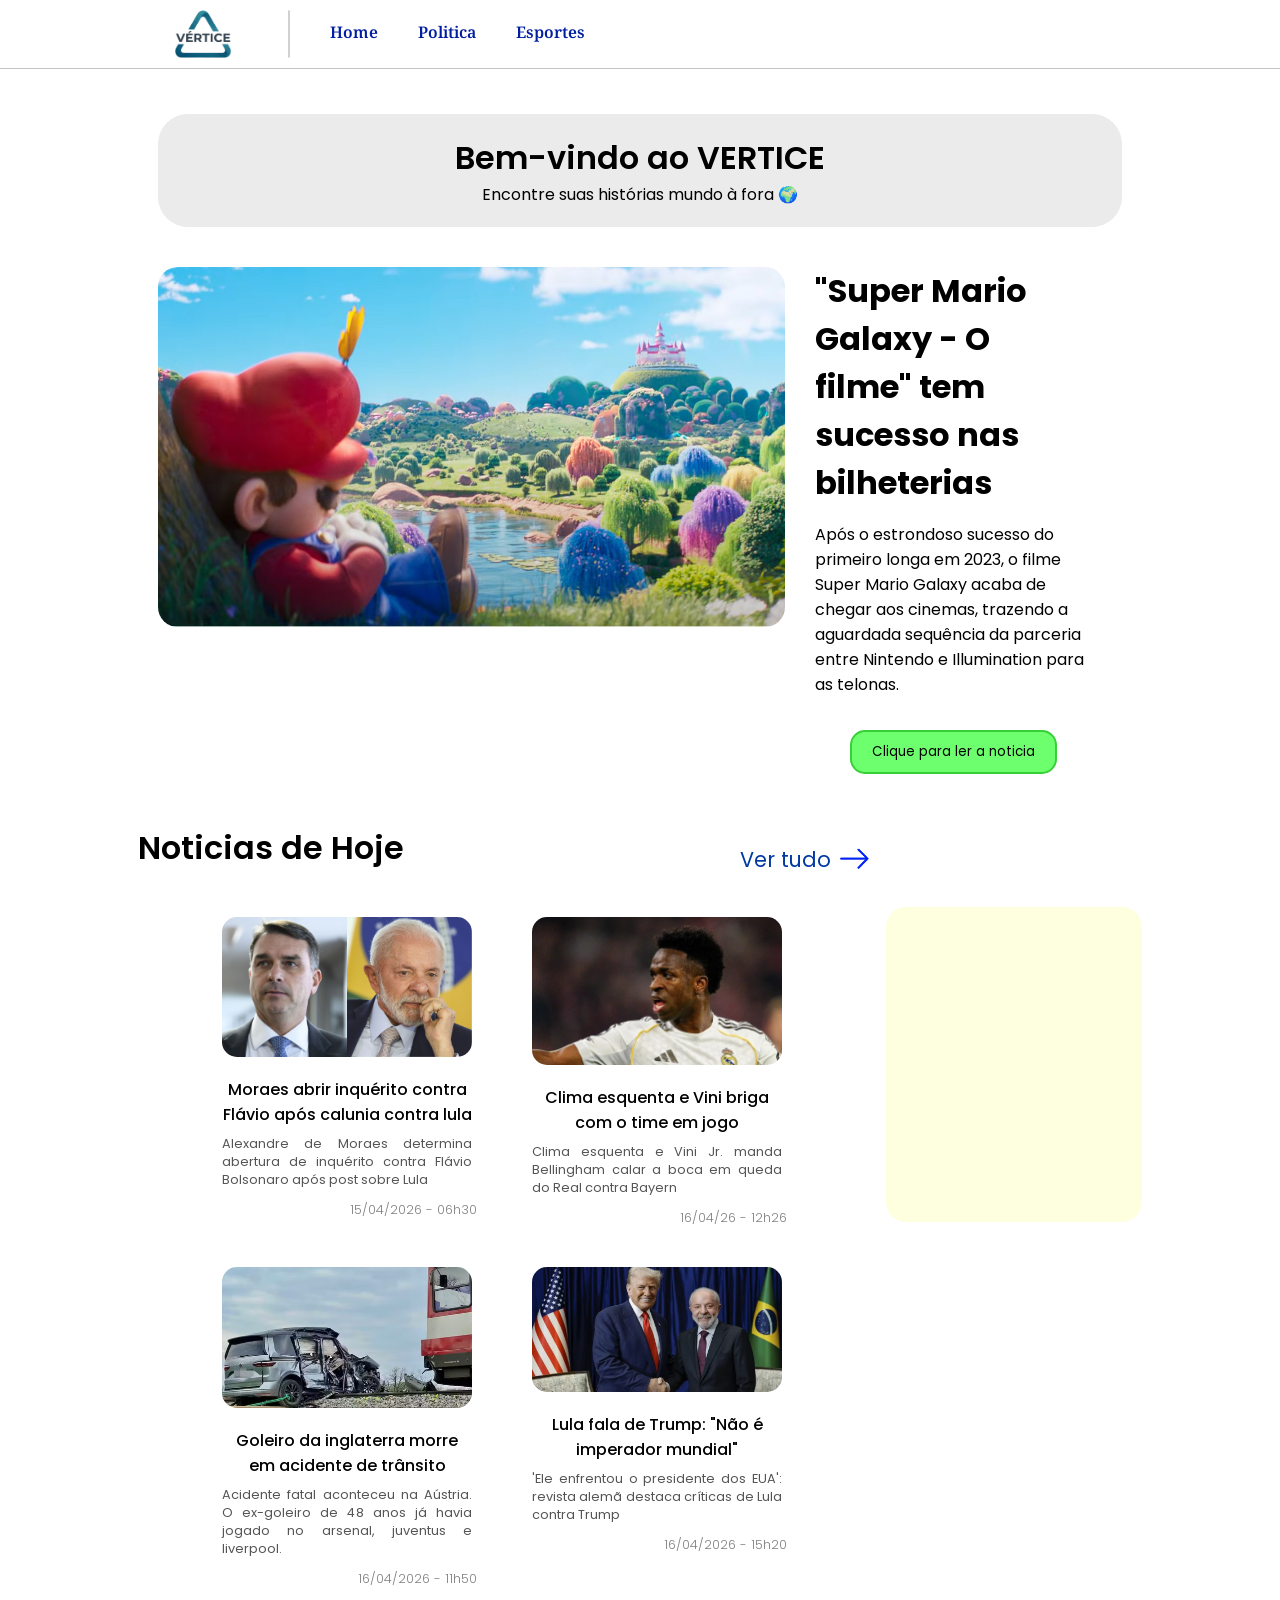
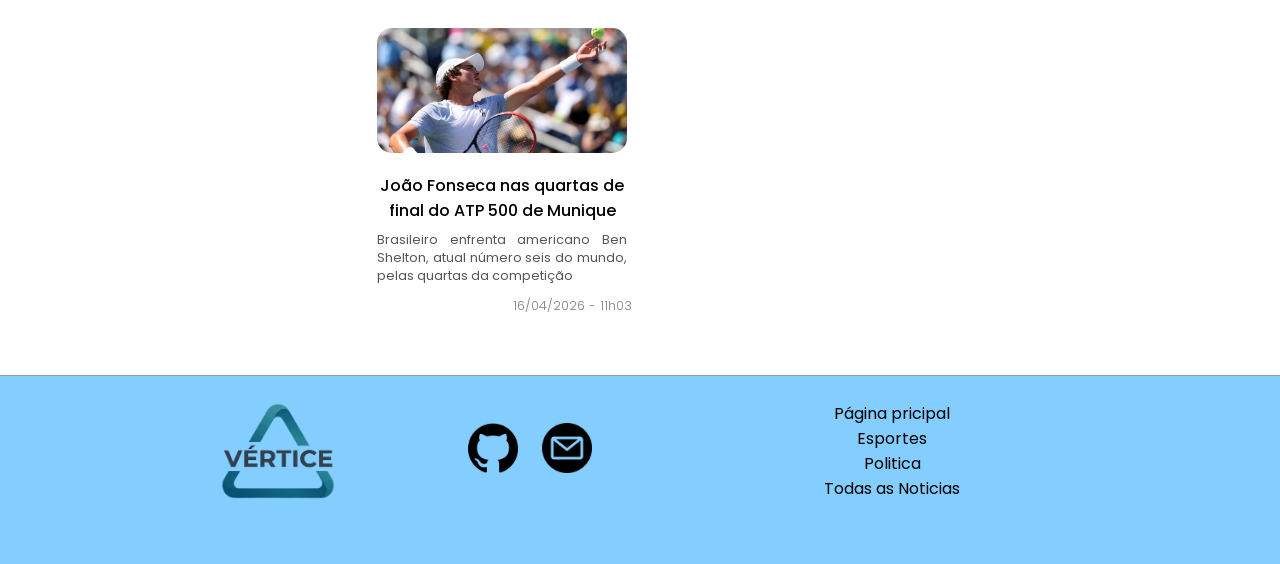
==== commit 76207f52: "att responsividade e add mais noticias" ====
--- a/index.html
+++ b/index.html
@@ -39,11 +39,11 @@
                         <p>Encontre suas histórias mundo à fora &#127757;</p>
                     </div>
 
-                    <a href="">
+                    <a href="marioGalaxy.html">
                         <div id="noticiaDoDia">
                             <img src="imgs/super-mario-filme.jpg" alt="">
                             <section>
-                                <h3>Onde ver "Super Mario Galaxy - O filme"?</h3>
+                                <h3>"Super Mario Galaxy - O filme" tem sucesso nas bilheterias</h3>
                                 <p>Após o estrondoso sucesso do primeiro longa em 2023, o filme Super Mario Galaxy acaba de chegar aos cinemas, trazendo a aguardada sequência da parceria entre Nintendo e Illumination para as telonas.</p>
                                 <button>Clique para ler a noticia</button>
                             </section>
@@ -131,6 +131,7 @@
 
                 <div id="informacoesFooter">
                     <ul>
+                        <li><a href="index.html">Página pricipal</a></li>
                         <li><a href="">Esportes</a></li>
                         <li><a href="">Politica</a></li>
                         <li><a href="verTudo.html">Todas as Noticias</a></li>
--- a/style.css
+++ b/style.css
@@ -100,7 +100,9 @@
 #noticiaDoDia>img{
     height: 40vh;
     cursor: pointer;
+    width: 65%;
     border-radius: 20px;
+    content: url(imgs/super-mario-filme.jpg);
 }
 
 #noticiaDoDia>section{
@@ -122,12 +124,18 @@
     background-color: rgb(109, 255, 109);
     border-radius: 15px;
     cursor: pointer;
+    margin: 20px 0 0 0;
 }
 
 /* Main */
 section>.margem{
     background-color: rgb(255, 255, 255);
     padding: 15px 0;
+}
+
+section>.margem>h2{
+    text-align: left;
+    padding: 10px;
 }
 
 #main {
@@ -204,8 +212,7 @@
 .noticia img{
     margin: 0 auto 20px auto;
     border-radius: 15px;
-    width: 250px;
-    height: 130x;
+    max-width: 250px;
 }
 
 .noticia span{
@@ -249,16 +256,17 @@
 
 /* footer */
 footer {
-    background-color: rgba(0, 44, 138, 0.247);
-    height: 20vh;
+    background-color: rgba(0, 153, 255, 0.486);
+    height: 21vh;
     border-top: 1px solid rgb(153, 153, 153);
 }
 
 footer>.margem{
     display: flex;
     flex-flow: row wrap;
-    height: 20vh;
+    max-height: 100%;
     align-items: center;
+    padding: 25px 0;
 }
 
 footer img{
@@ -283,6 +291,10 @@
     list-style-type: none;
     flex: 1;
     text-align: center;
+}
+
+#informacoesFooter li a:hover{
+    color: rgb(54, 65, 90);
 }
 
 /* Propriedades Gerais */
@@ -372,8 +384,14 @@
 
 #materiaCompleta>ul{
     margin: 0 25px;
-    list-style-type: circle;
+    list-style-type: none;
+    border-left: 2px solid brown;
+    padding: 15px;
     font: 400 1.2em poppins,arial;
+}
+
+mark{
+    background-color: rgba(175, 200, 255, 0.651);;
 }
 
 #materiaCompleta>h3{
@@ -387,12 +405,33 @@
 
 /*     RESPONSIVIDADE    */
 
-@media (max-width: 1350px) {
+@media (max-width:1600px){
+    #noticiaDoDia>section>h3{
+        font-size: 2em;
+        
+    }
+
+    #noticiaDoDia>section>p{
+        font-size: 1em;
+        margin: 15px 0;
+    }
+
+    #noticiaDoDia>section>button{
+        margin-top: 18px;
+    }
+}
+
+@media (max-width: 1250px) {
 
     #noticiaDoDia>img {
     cursor: pointer;
-    width: 100%;
-    height: 100%;
+    content: url(imgs/noticias/MARIO-GALAXY-MOVIE-11.jpg);
+    max-width: 45%;
+    height: 100%;;
+    }
+
+    #noticiaDoDia>section{
+        width: 45%;
     }
 
     .margem {
@@ -405,12 +444,18 @@
     }
 
     #noticiaDoDia>section>h3 {
-        font-size: 3em;
+        font-size: 2.3em;
         margin: 20px;
+        margin: 0; padding: 0;
+    }
+
+    #noticiaDoDia>section>button{
+        padding: 20px;
+        font-size: 1em;
     }
 
     #noticiaDoDia p{
-        font-size: 1.5em;
+        font-size: 2.3em;
         margin-bottom: 40px;
     }
 
@@ -423,7 +468,7 @@
     }
 }
 
-@media (max-width: 1000px) {
+@media (max-width: 850px) {
     .margem {
         width: 95%;
     }
@@ -454,17 +499,13 @@
         flex-direction: column;
         align-items: center;
         margin: 5px;
-    }
-
-    #noticiaDoDia>img {
         
-        max-width: 100%;
-        width: 100%;
-    }
+    }
+
+
 
     #noticiaDoDia>section {
         margin: 15px 0 0 0;
-        gap: 15px;
     }
 
     #noticiaDoDia>section>h3 {
@@ -474,6 +515,8 @@
 
     #noticiaDoDia p{
         font-size: 1em;
+        width: 80%;
+        text-align: center;
     }
 
     #olaUser {
@@ -499,8 +542,13 @@
         font-size: 1.5em;
     }
 
+    footer{
+        height: 100%;
+    }
+
     footer>.margem {
-        flex-direction: column;
+        flex-direction: row;
+        flex-wrap: wrap;
         justify-content: center;
         text-align: center;
         padding: 20px 0;
@@ -512,11 +560,33 @@
     }
 
     #informacoesFooter ul {
-        display: none;
-    }
-}
-
-@media (max-width: 480px) {
+        width: fit-content;
+    }
+
+    #informacoesFooter {
+        display: flex;
+    }
+
+    #noticiaDoDia>section{
+        width: fit-content;
+    }
+
+    #noticiaDoDia>img{
+        content: url(imgs/super-mario-filme.jpg);
+        max-width: 80%;
+    }
+
+    #noticiaDoDia>section>button{
+        padding: 5px 10px;
+        font-size: 0.9em;
+        margin: 0;
+    }
+
+}
+
+@media (max-width: 500px) {
+    
+
     header>.margem>img {
         width: 120px;
     }
@@ -545,11 +615,6 @@
         margin: 0 0 15px 0;
     }
 
-    .noticia img {
-        width: 100%;
-        height: 180px;
-    }
-
     .caixaDeNoticias {
         padding: 10px;
     }
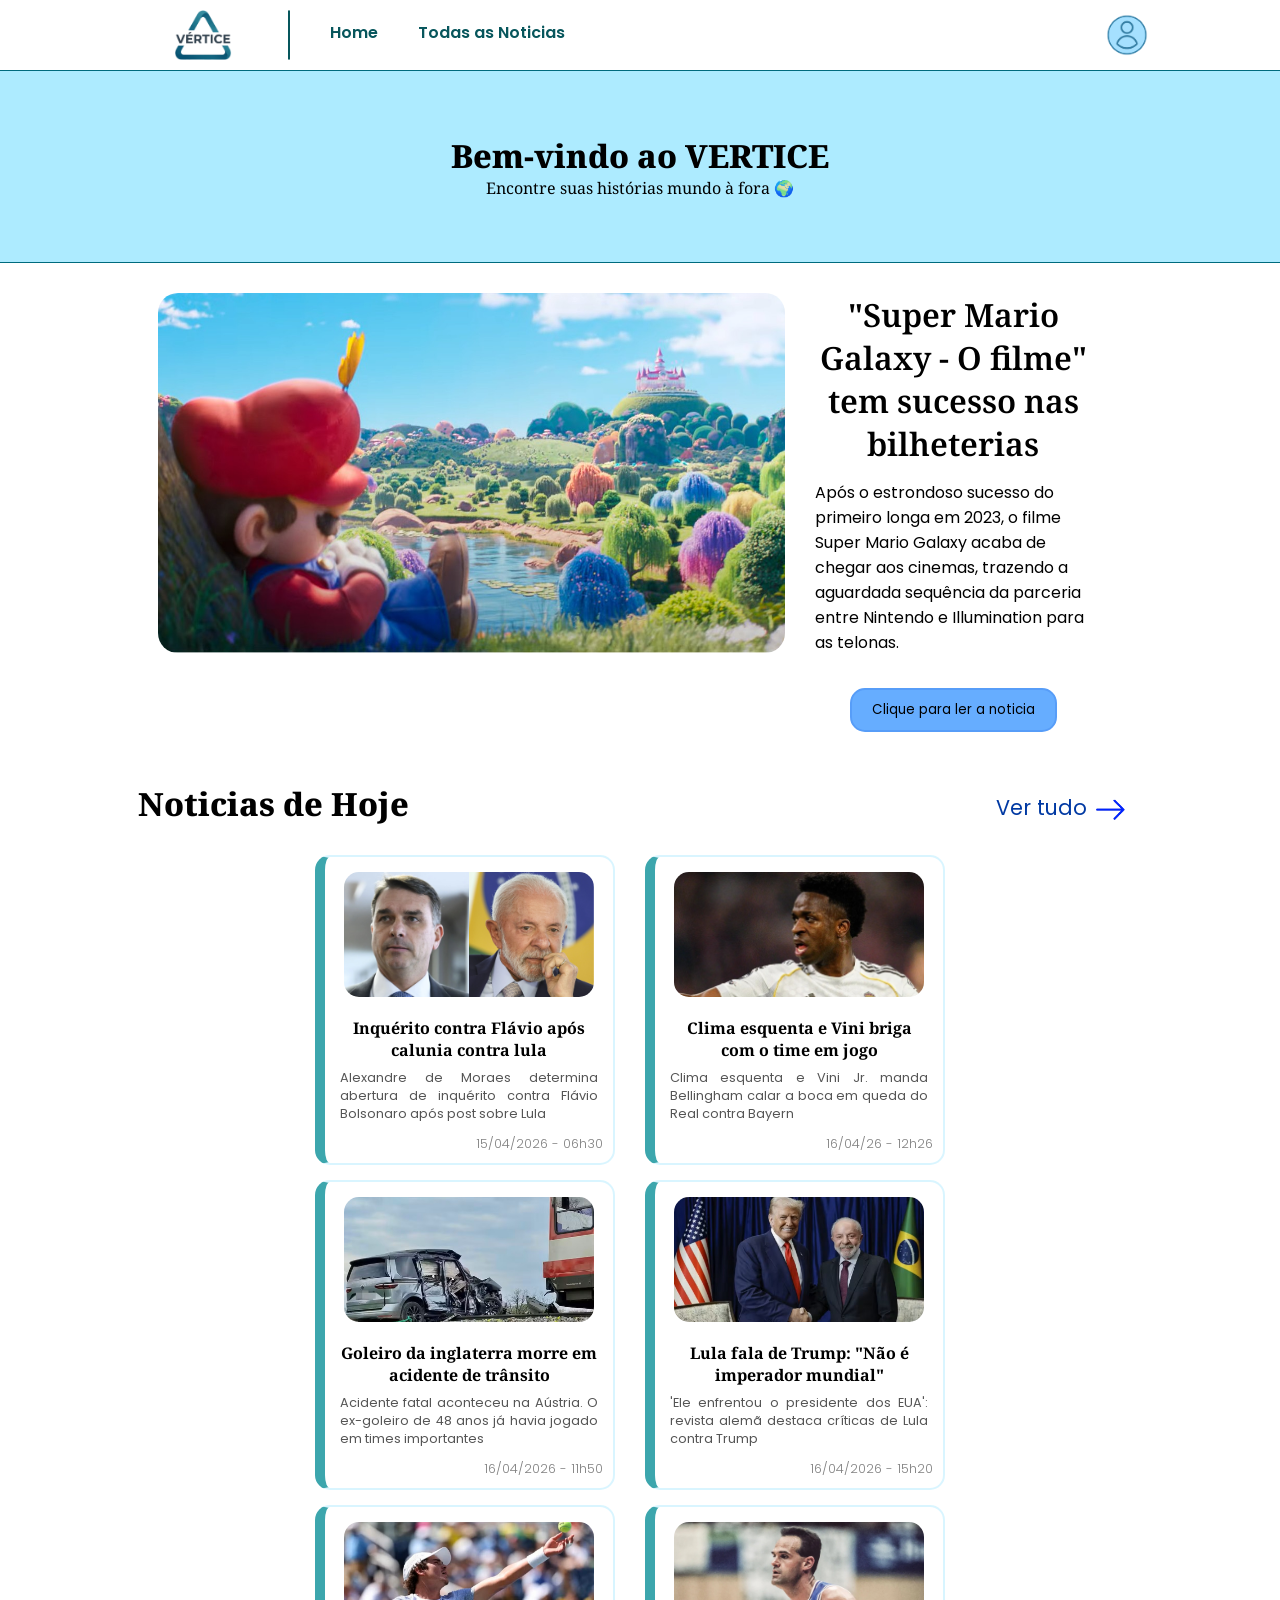
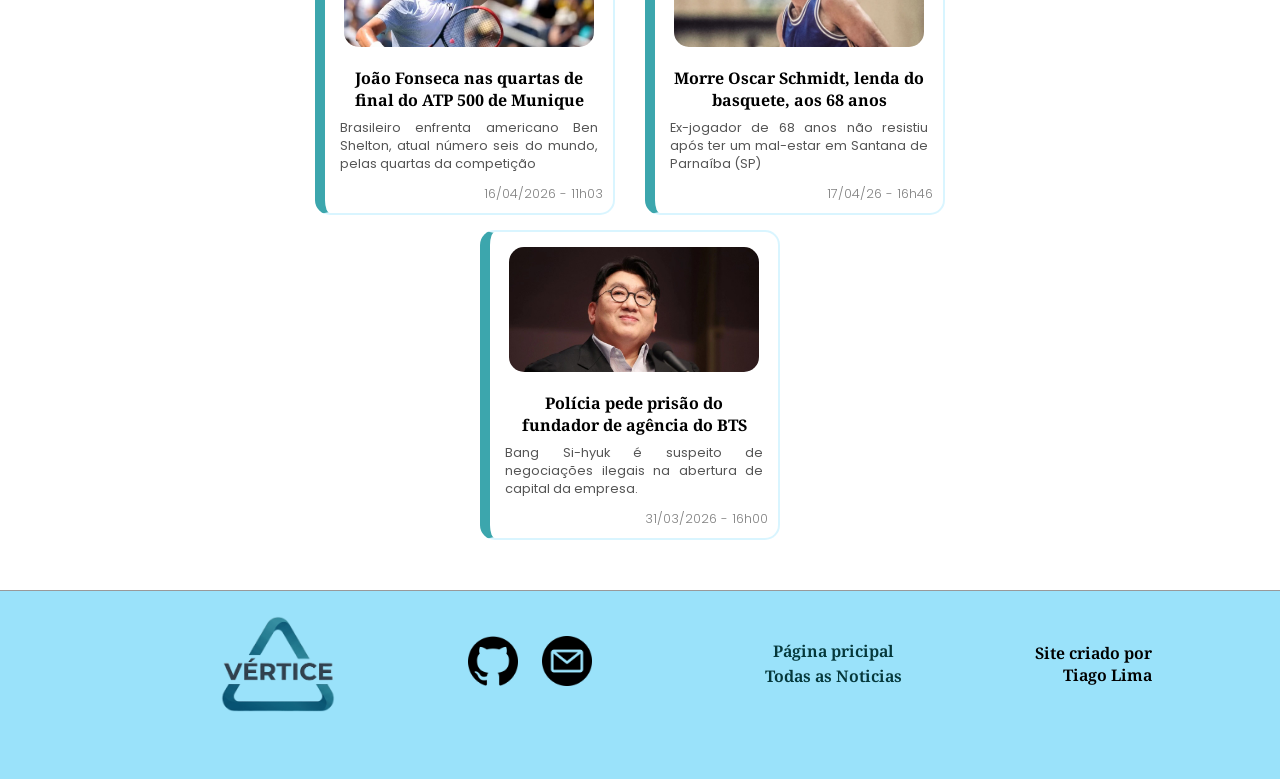
==== commit b0da7d31: "Vertice - Versão 1.0" ====
--- a/index.html
+++ b/index.html
@@ -9,7 +9,7 @@
     <link rel="stylesheet" href="style.css">
 </head>
 
-<body>
+<body id="paginaPrincipal">
     <div id="container">
         <!--Cabeçalho-->
         <header>
@@ -21,23 +21,25 @@
                 <div id="menuCabecalho">
                     <ul>
                         <li><a href="index.html">Home</a></li>
-                        <li><a href="">Politica</a></li>
-                        <li><a href="">Esportes</a></li>
+                        <li><a href="verTudo.html">Todas as Noticias</a></li>
                     </ul>
                 </div>
+
+                <img id="conta" src="imgs/icones/conta.png" style="width: 50px; opacity: 80%;" alt="">
 
                 <!--Pesquisa-->
             </div>
         </header>
+
+        <div id="olaUser">
+            <h2>Bem-vindo ao <span>VERTICE</span></h2>
+            <p>Encontre suas histórias mundo à fora &#127757;</p>
+        </div>
+
         <!--Principal-->
         <section>
             <div class="margem">
                 <section id="boasVindas"><!--Começo seção boas vindas-->
-
-                    <div id="olaUser">
-                        <h2>Bem-vindo ao <span>VERTICE</span></h2>
-                        <p>Encontre suas histórias mundo à fora &#127757;</p>
-                    </div>
 
                     <a href="marioGalaxy.html">
                         <div id="noticiaDoDia">
@@ -58,7 +60,7 @@
                             <div class="noticia" >
                                 <a href="noticiaMoraes.html" >
                                     <img src="imgs/imagemTeste.png" alt="" >
-                                    <h1 >Moraes abrir inquérito contra Flávio após calunia contra lula </h1>
+                                    <h1 >Inquérito contra Flávio após calunia contra lula</h1>
                                     <p>Alexandre de Moraes determina abertura de inquérito contra Flávio Bolsonaro após post sobre Lula</p><br>
                                     <span>15/04/2026 - 06h30</span>
                                 </a>
@@ -75,9 +77,9 @@
 
                             <div class="noticia" >
                                 <a href="goleiroInglaterra.html" >
-                                    <img src="imgs/noticias/acidente-goleiro-morte.avif"  alt="">
+                                    <img src="imgs/noticias/acidente-goleiro-morte.jpg"  alt="">
                                     <h1>Goleiro da inglaterra morre em acidente de trânsito</h1>
-                                    <p>Acidente fatal aconteceu na Aústria. O ex-goleiro de 48 anos já havia jogado no arsenal, juventus e liverpool.</p><br>
+                                    <p>Acidente fatal aconteceu na Aústria. O ex-goleiro de 48 anos já havia jogado em times importantes</p><br>
                                     <span>16/04/2026 - 11h50</span>
                                 </a>
                             </div>
@@ -97,15 +99,30 @@
                                     <h1>João Fonseca nas quartas de final do ATP 500 de Munique</h1>
                                     <p>Brasileiro enfrenta americano Ben Shelton, atual número seis do mundo, pelas quartas da competição </p><br> 
                                     <span>16/04/2026 - 11h03</span>
-                    
+                                </a>
+                            </div>
+
+                            <div class="noticia" >
+                                <a href="oscarShmdtd.html" >
+                                    <img src="imgs/noticias/Oscar schmidt.jpg"  alt="">
+                                    <h1>Morre Oscar Schmidt, lenda do basquete, aos 68 anos</h1>
+                                    <p>Ex-jogador de 68 anos não resistiu após ter um mal-estar em Santana de Parnaíba (SP)</p><br> 
+                                    <span>17/04/26 - 16h46</span>
+                                </a>
+                            </div>
+
+                            <div class="noticia">
+                                <a href="marioGalaxy.html">
+                                    <img src="imgs/noticias/Bang-Sihyuk-HYBE.jpg" alt="">
+                                    <h1>Polícia pede prisão do fundador de agência do BTS</h1>
+                                    <p>Bang Si-hyuk é suspeito de negociações ilegais na abertura de capital da empresa.</p><br>
+                                    <span>31/03/2026 - 16h00</span>
                                 </a>
                             </div>
                         
                         </div>
                         <aside>
-                            <div id="previsaoDoTempo">
-                                <iframe src="https://www.meteoblue.com/pt/tempo/widget/daily/?geoloc=detect&tempunit=CELSIUS&windunit=KILOMETER_PER_HOUR&precipunit=MILLIMETER&days=4&coloured=coloured&pictoicon=1&maxtemperature=1&mintemperature=1&windspeed=1&windgust=0&winddirection=0&uv=0&humidity=0&precipitation=1&precipitationprobability=1&spot=0&pressure=0&layout=light&user_key=b2840e806b93308f&embed_key=cbf75a941f8e9ed1&sig=16cd2ceb986def3e2aa1692a27ae73efceaf0caf884a4e82009f6ad81ed22eb1" frameborder="0" scrolling="NO" allowtransparency="true" sandbox="allow-same-origin allow-scripts allow-popups allow-popups-to-escape-sandbox" style="font-family: poppins; width: 216px; height: 348px; border: 0;overflow: hidden;"></iframe><div></div>
-                            </div>
+                            <!--Previsao do tempo-->
                         </aside>
                     </main>
             </div>
@@ -132,11 +149,11 @@
                 <div id="informacoesFooter">
                     <ul>
                         <li><a href="index.html">Página pricipal</a></li>
-                        <li><a href="">Esportes</a></li>
-                        <li><a href="">Politica</a></li>
                         <li><a href="verTudo.html">Todas as Noticias</a></li>
                     </ul>
                 </div>
+
+                <p>Site criado por<br>Tiago Lima</p>
 
             </div>
         </footer>
--- a/style.css
+++ b/style.css
@@ -13,6 +13,7 @@
 
 :root{
     --cor-principal-cinza: rgb(255, 255, 255);
+    --cor-azulada: rgba(101, 211, 248, 0.651);
 }
 
 /* Layout */
@@ -25,8 +26,8 @@
 /*Cabeçalho*/
 
 header {
-    border-bottom: 1px solid rgb(196, 196, 196);
-    background-color: var(--cor-principal-cinza);
+    background-color: white;
+    border-bottom: 1px solid rgb(0, 107, 126);
     padding: 10px 0;
 }
 
@@ -36,7 +37,7 @@
 
 hr{
     margin: 0 10px;
-    border: 1px solid rgb(209, 209, 209);
+    border: 1px solid rgb(7, 86, 92);
     border-radius: 10px;
 }
 
@@ -56,22 +57,26 @@
 }
 
 #menuCabecalho a{
-    font: 600  1em 'Noto Serif';
-    color: rgb(0, 30, 161);
+    font: 600  1em poppins;
+    color: rgb(7, 86, 92);
     padding: 5px 10px;
     margin: 10px;
 }
 
 #menuCabecalho a:hover{
-    color: rgb(32, 129, 255);
+    color: rgb(67, 137, 228);
 }
 /* Seção de boas vindas */
 #olaUser {
-    background-color: rgb(235, 235, 235);
-    margin: 30px;
-    border-radius: 30px;
+    background-color: rgb(173, 235, 255);
     text-align: center;
-    padding: 20px;
+    border-bottom: 1px solid rgb(0, 107, 126);
+    padding: 7vh;
+}
+
+#olaUser h2, #olaUser p, #olaUser span{
+    
+    font-family: "Noto Serif";
 }
 
 #olaUser>h2 span:hover{
@@ -90,11 +95,6 @@
     display: flex;
     margin: 5px 20px;
     padding: 10px;
-    transition: 0.4s ease;
-}
-
-#noticiaDoDia:hover {
-    transform: scale(1.05);
 }
 
 #noticiaDoDia>img{
@@ -114,15 +114,16 @@
 }
 
 #noticiaDoDia>section>h3{
-    font: 700 3em poppins;
+    font: 600 2.7em "Noto Serif", sans-serif;
 }
 
 #noticiaDoDia button {
     padding: 10px 20px;
     width: fit-content;
-    border: 2px solid rgb(55, 209, 55);
-    background-color: rgb(109, 255, 109);
+    border: 2px solid rgb(87, 157, 248);
+    background-color: rgb(102, 173, 255);
     border-radius: 15px;
+    color: black;
     cursor: pointer;
     margin: 20px 0 0 0;
 }
@@ -168,7 +169,7 @@
 
 .caixaDeNoticias>h5 a{
     color: rgb(0, 57, 163);
-    padding: 5px 45px 5px 15px;
+    padding: 0 45px 5px 15px;
     width: fit-content;
     display: inline-block;
     
@@ -183,12 +184,14 @@
     border: none;
     display: flex;
     flex-flow: column wrap;
-    padding: 15px;  
-    width: 280px;
+    width: 300px;
     border-radius: 15px;
     margin: 0 15px 15px 15px;
     transition: 0.3s ease;
     position: relative;
+    border: 2px solid rgba(125, 222, 255, 0.295);
+    border-left: 10px solid rgb(60, 166, 173);
+    padding: 15px;
 }
 
 .noticia>a:hover{
@@ -198,7 +201,7 @@
 }
 
 .noticia h1{
-    font: 500 1em poppins, arial;
+    font: 700 1em "Noto serif";
     text-align: center;
     margin-bottom: 8px;
 }
@@ -227,14 +230,26 @@
 /* Ver Tudo */
 .verTudo>h2{
     text-align: left;
+    border-left: 2px solid rgba(60, 165, 173, 0.829);
+    padding: 0 0 0 20px;
+    margin-bottom: 15px;
 }
 
 .verTudo .caixaDeNoticias{
-    justify-content: flex-start;
     padding: 5px;
 }
 
-
+.politica>.noticia>a{
+    border-left: 10px solid rgb(60, 166, 173);
+}
+
+.esportes>.noticia>a{
+    border-left: 10px solid rgb(60, 173, 79);
+}
+
+.pop>.noticia>a{
+    border-left: 10px solid rgb(122, 60, 173);
+}
 
 /* Aside */
 
@@ -256,7 +271,7 @@
 
 /* footer */
 footer {
-    background-color: rgba(0, 153, 255, 0.486);
+    background-color: rgba(101, 211, 248, 0.651);
     height: 21vh;
     border-top: 1px solid rgb(153, 153, 153);
 }
@@ -294,7 +309,17 @@
 }
 
 #informacoesFooter li a:hover{
-    color: rgb(54, 65, 90);
+    color: rgb(52, 105, 175);
+}
+
+#informacoesFooter li a{
+    color: rgb(5, 56, 59);
+    font: 650 1em "Noto Serif";
+}
+
+footer p{
+    text-align: end;
+    font: 650 1em "Noto Serif";
 }
 
 /* Propriedades Gerais */
@@ -303,8 +328,8 @@
     color: black;
 }
 
-h2{
-    font: 600 2em poppins, arial;
+h2, h3, h4{
+    font: 800 2em "Noto Serif";
     text-align: center;
     color: rgb(0, 0, 0);
 }
@@ -341,6 +366,7 @@
     margin-bottom: 20px;
 }
 
+
 #materiaCompleta span{
     color: gray;
     font: 300 0.8em poppins, arial;
@@ -350,32 +376,27 @@
     text-decoration: underline;
     font: 500 1em poppins, arial;
     color: rgb(0, 0, 133);
-    
 }
 
 #materiaCompleta img[type=direita]{
     margin: 0 0 0 20px;
     float: right;
-    width: 550px;
+    width: 45%;
+    border-radius: 20px;
 }
 
 #materiaCompleta img[type=esquerda]{
-    margin: 0 20px 0 0px;
+    margin: 10px 20px 20px 0px;
     float: left;
-    width: 550px;
+    width: 45%;
+    border-radius: 20px;
 }
 
 #materiaCompleta img[type=principal]{
-    width: 60%;
+    width: 65%;
     display: block;
-    margin: 10px auto;
-}
-
-.img{
-    width: fit-content;
-    text-align: center;
-    margin: 20px;
-    float: right;
+    margin: 20px auto;
+    border-radius: 20px;
 }
 
 iframe{
@@ -385,7 +406,7 @@
 #materiaCompleta>ul{
     margin: 0 25px;
     list-style-type: none;
-    border-left: 2px solid brown;
+    border-left: 2px solid rgb(42, 54, 165);
     padding: 15px;
     font: 400 1.2em poppins,arial;
 }
@@ -396,11 +417,16 @@
 
 #materiaCompleta>h3{
     font: 600 2em poppins,arial;
+    text-align: left;
 }
 
 #vejaMais > h2{
     font: 500 1.5em poppins, arial;
     margin: 0px;
+}
+
+#materiaCompleta hr{
+    border: 1px solid gray;
 }
 
 /*     RESPONSIVIDADE    */
@@ -475,11 +501,19 @@
 
     header>.margem {
         flex-direction: column;
-        align-items: flex-start;
+        align-items: center;
+    }
+
+    #conta {
+        content: url(none);
+    }
+
+    .video{
+        display: none;
     }
 
     hr {
-        display: none;
+        margin: 10px 0;
     }
 
     #menuCabecalho {
@@ -492,17 +526,14 @@
 
     #menuCabecalho a {
         margin: 5px;
-        font-size: 0.9em;
+        font-size: 1em;
     }
 
     #noticiaDoDia {
         flex-direction: column;
         align-items: center;
         margin: 5px;
-        
-    }
-
-
+    }
 
     #noticiaDoDia>section {
         margin: 15px 0 0 0;
@@ -517,16 +548,6 @@
         font-size: 1em;
         width: 80%;
         text-align: center;
-    }
-
-    #olaUser {
-        margin: 15px 0;
-    }
-    
-    .caixaDeNoticias h5{
-        position: relative;
-        margin: 50px 0 10px 0;
-        order: 1;
     }
 
     .noticia>a {
@@ -582,6 +603,10 @@
         margin: 0;
     }
 
+    #materiaCompleta h1{
+        font-size: 1.8em;
+    }
+
 }
 
 @media (max-width: 500px) {
@@ -626,5 +651,11 @@
     footer button img {
         width: 35px;
     }
-}
-
+
+    #materiaCompleta p{
+        font-size: 1.15em;
+    }
+
+
+}
+
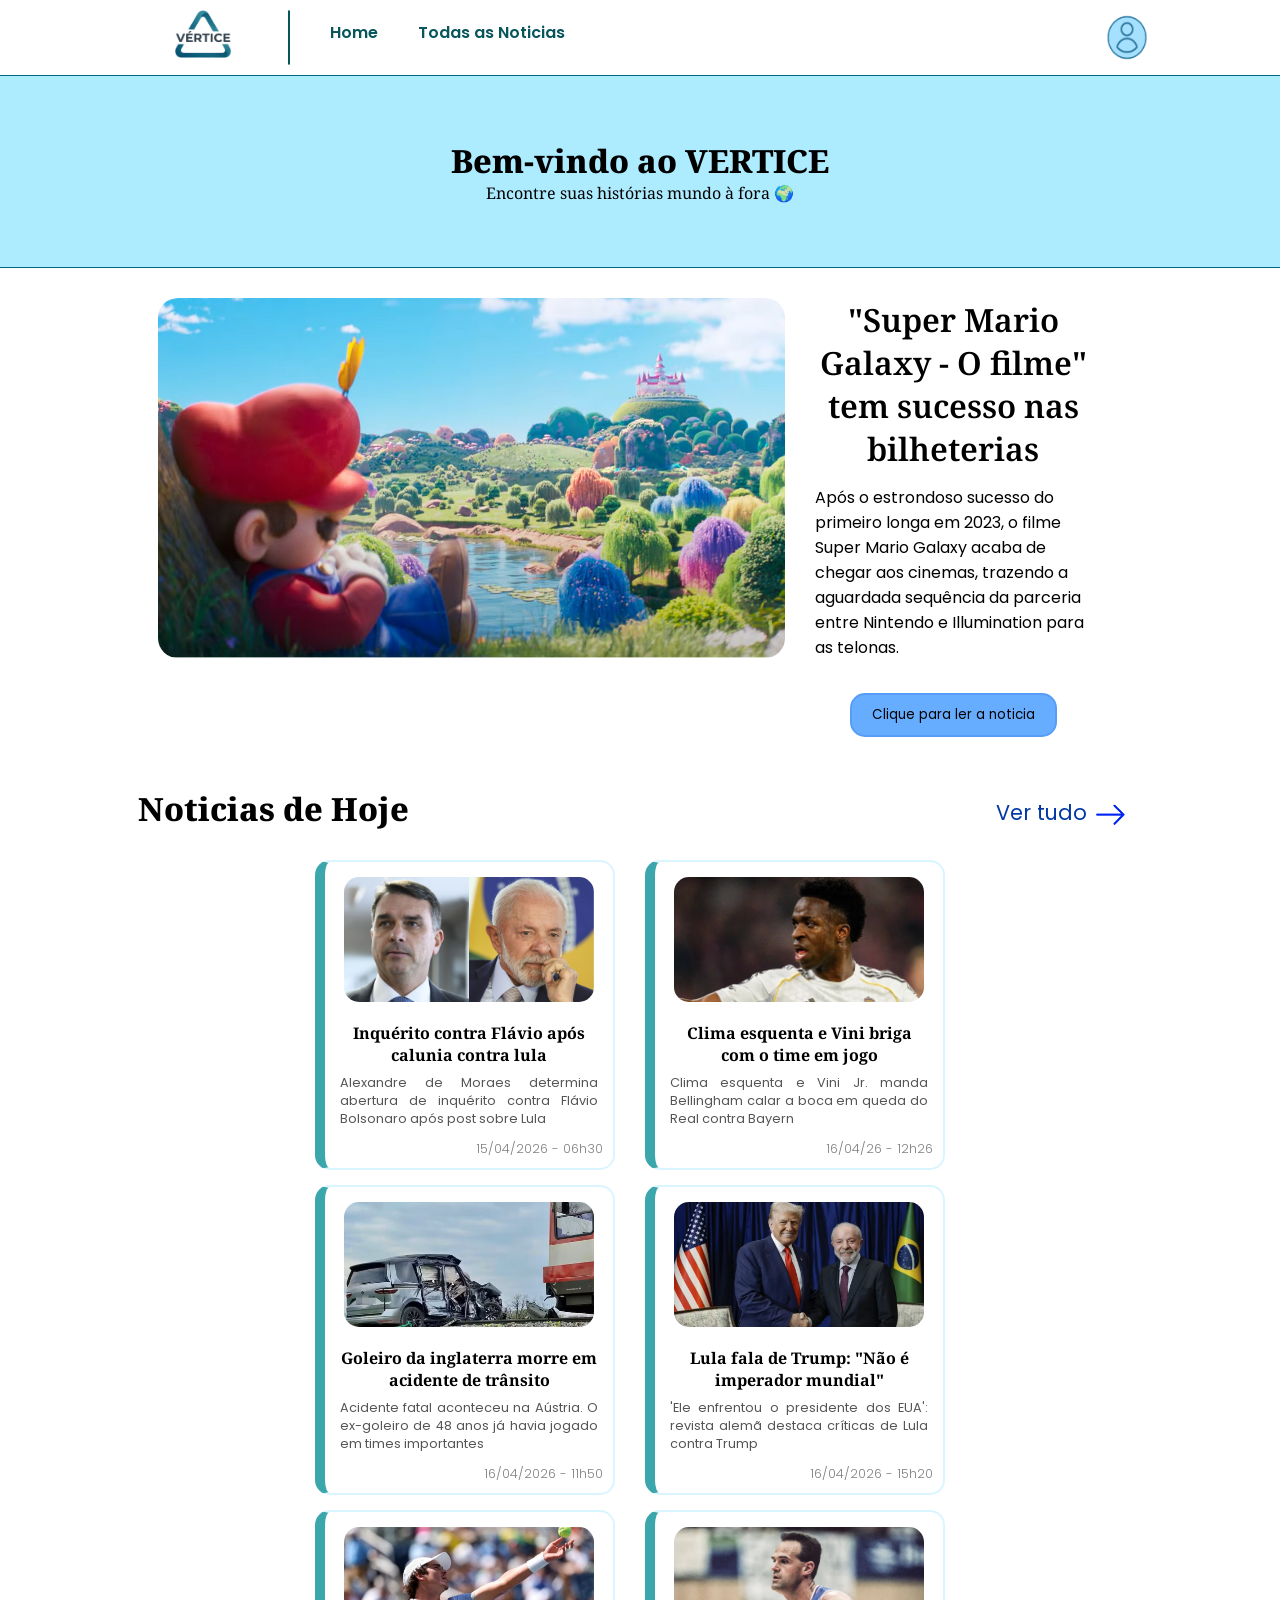
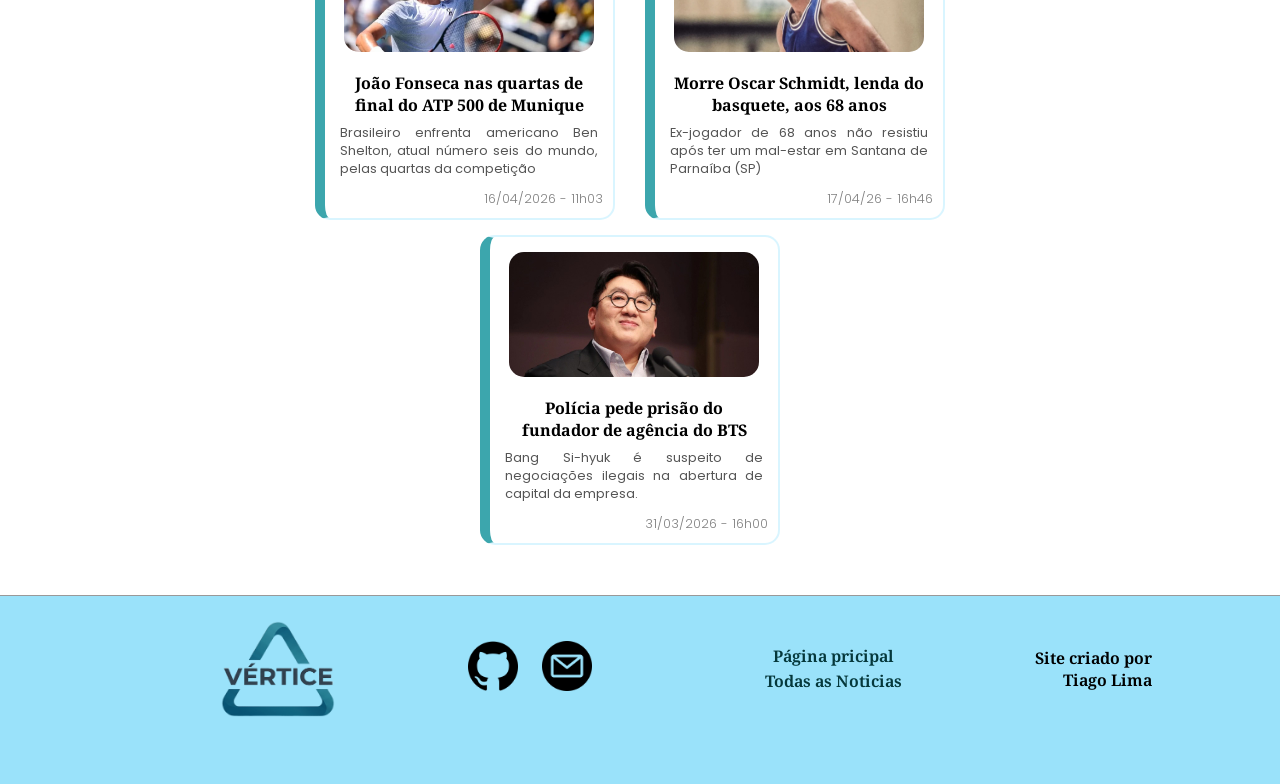
==== commit da9ab96b: "Vertice - Versão 1.01" ====
--- a/index.html
+++ b/index.html
@@ -15,7 +15,7 @@
         <header>
             <div class="margem">
                 <!--Logo-->
-                <img src="imgs/Logo.png" alt="LogoDoSite">
+                <a href="index.html"><img src="imgs/Logo.png" alt="LogoDoSite"></a>
                 <hr>
                 <!--Menu-->
                 <div id="menuCabecalho">
@@ -85,7 +85,7 @@
                             </div>
 
                             <div class="noticia" >
-                                <a href="" >
+                                <a href="lulaeTrump.html" >
                                     <img src="imgs/noticias/lulaETrump.jpg"  alt="">
                                     <h1>Lula fala de Trump: "Não é imperador mundial"</h1>
                                     <p>'Ele enfrentou o presidente dos EUA': revista alemã destaca críticas de Lula contra Trump</p><br>
@@ -94,7 +94,7 @@
                             </div>
 
                             <div class="noticia" >
-                                <a href="" >
+                                <a href="joaoFonseca.html" >
                                     <img src="imgs/noticias/joaoFonseca.jpg"  alt="">
                                     <h1>João Fonseca nas quartas de final do ATP 500 de Munique</h1>
                                     <p>Brasileiro enfrenta americano Ben Shelton, atual número seis do mundo, pelas quartas da competição </p><br> 
@@ -112,7 +112,7 @@
                             </div>
 
                             <div class="noticia">
-                                <a href="marioGalaxy.html">
+                                <a href="BTSpreso.html">
                                     <img src="imgs/noticias/Bang-Sihyuk-HYBE.jpg" alt="">
                                     <h1>Polícia pede prisão do fundador de agência do BTS</h1>
                                     <p>Bang Si-hyuk é suspeito de negociações ilegais na abertura de capital da empresa.</p><br>
--- a/style.css
+++ b/style.css
@@ -31,7 +31,7 @@
     padding: 10px 0;
 }
 
-header>.margem>img {
+header>.margem>a>img {
     width: 150px;
 }
 
